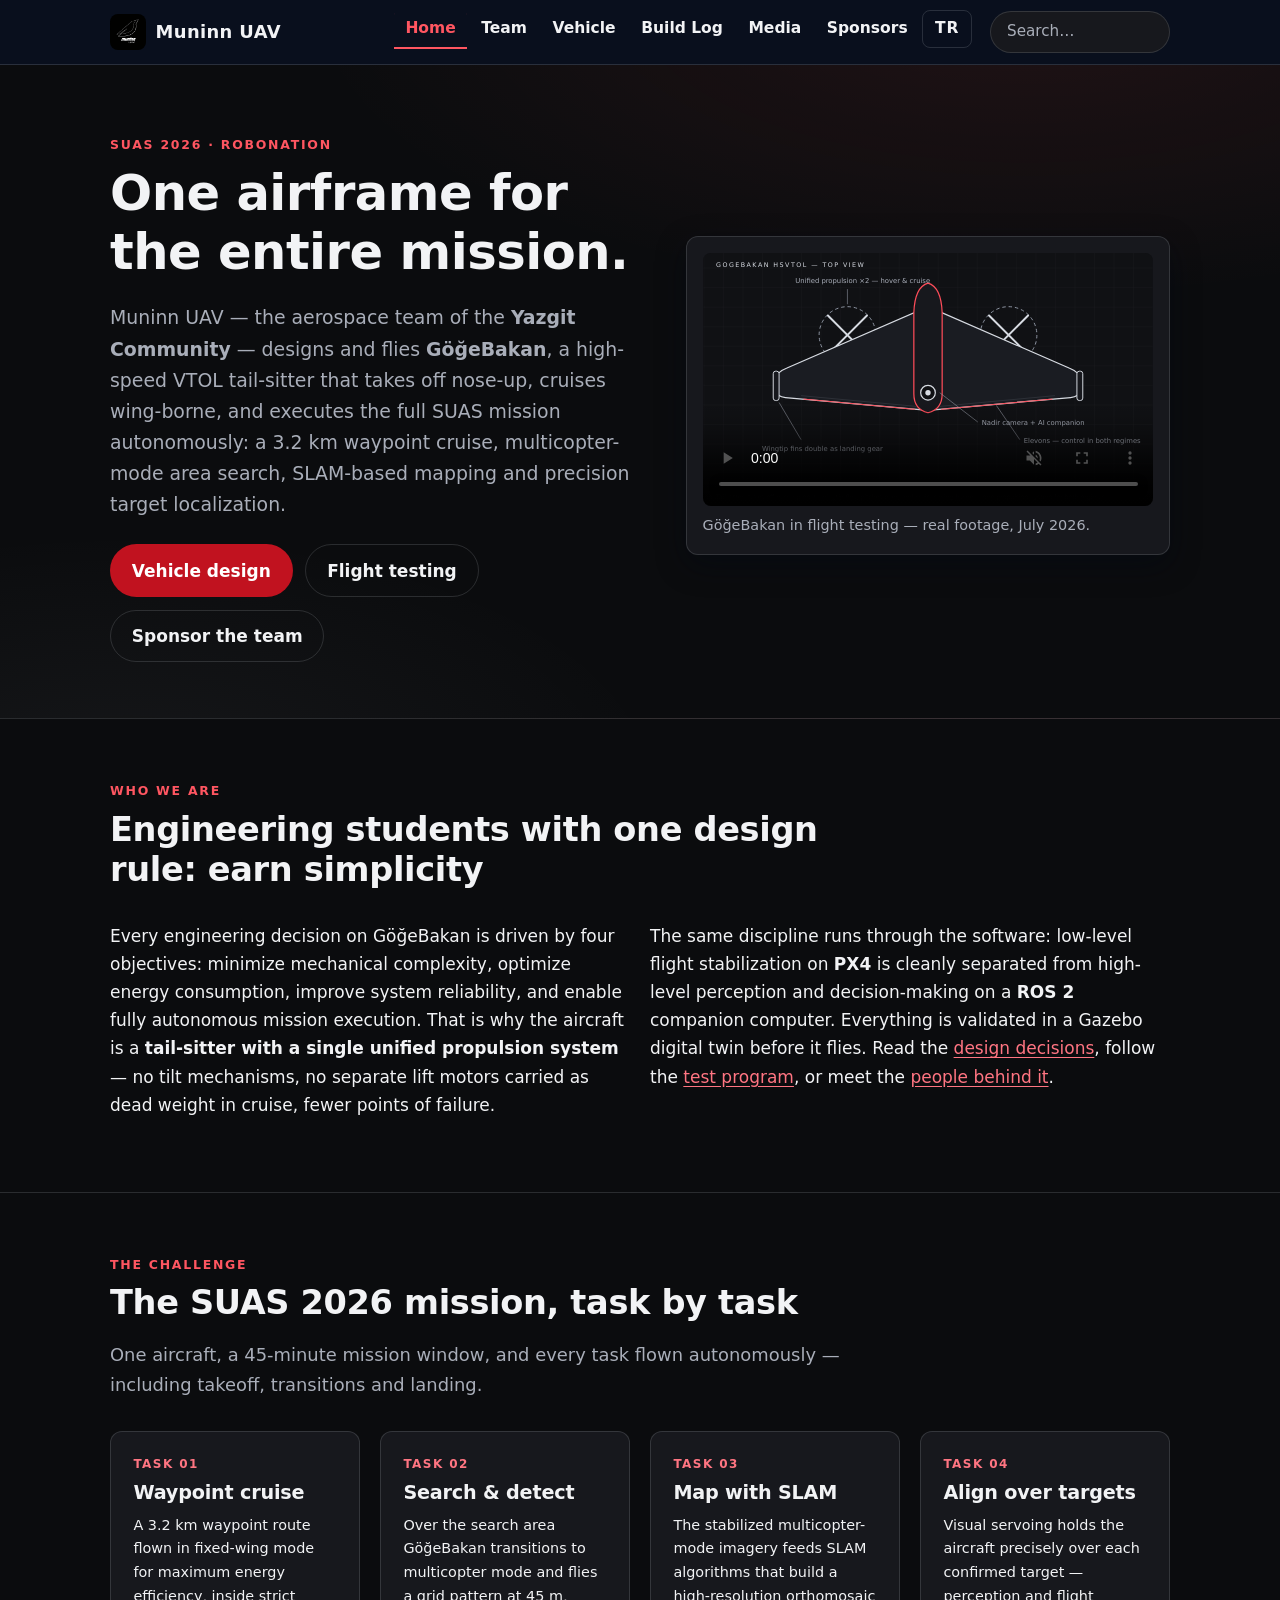
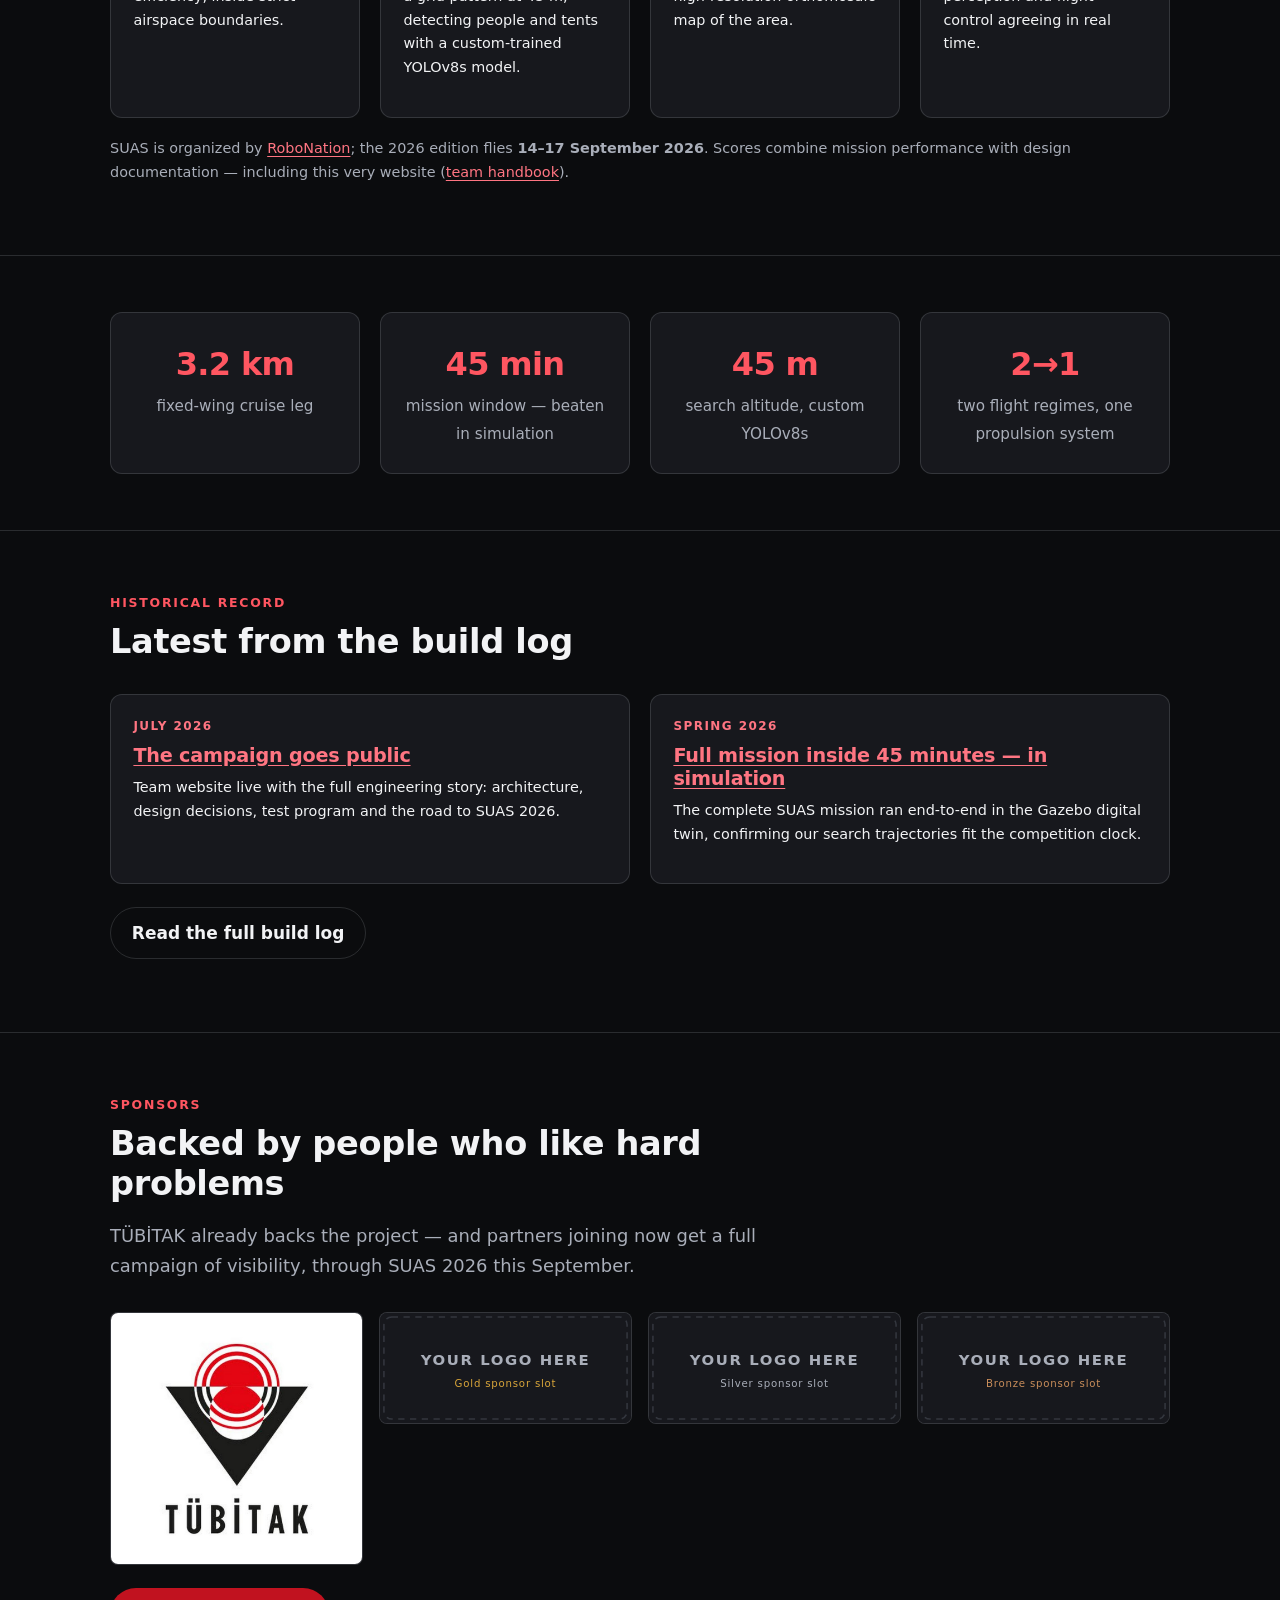
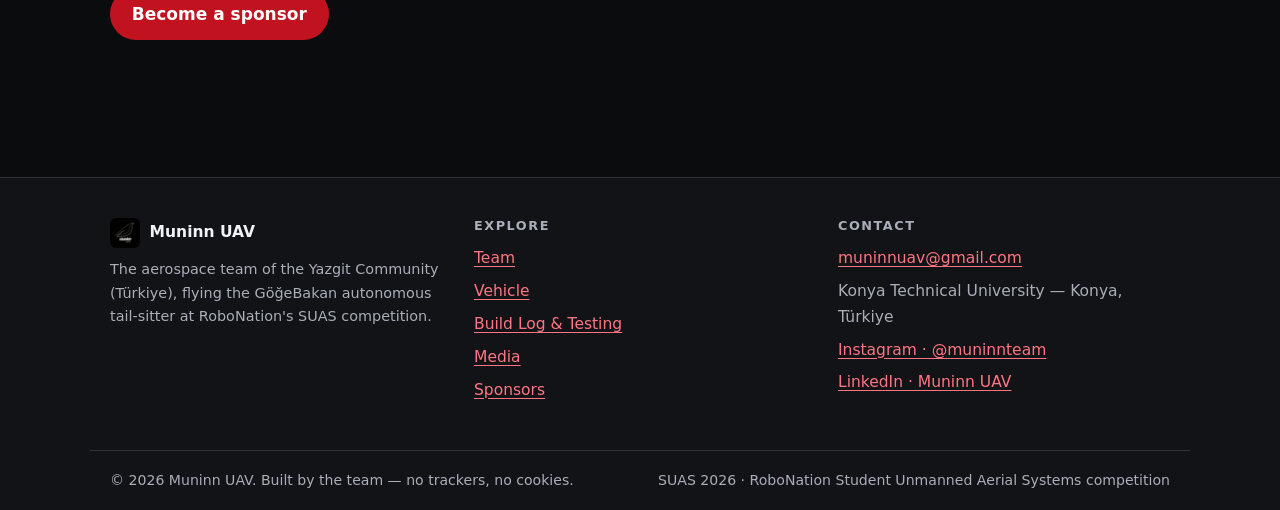
==== index.html @ c3235fc5 "Gallery lightbox; drop Plan B and payload-release claims Co-Authored-By: Claude Fable 5 <noreply@ant" ====
<!DOCTYPE html>
<html lang="en">
<head>
  <meta charset="utf-8">
  <meta name="viewport" content="width=device-width, initial-scale=1">
  <meta name="color-scheme" content="dark">
  <title>Muninn UAV — Yazgit Community · SUAS 2026</title>
  <meta name="description" content="Muninn UAV, the aerospace team of the Yazgit Community, designs and flies GöğeBakan — a high-speed VTOL tail-sitter executing the full SUAS 2026 mission autonomously: 3.2 km cruise, area search, SLAM mapping and precision target localization.">
  <meta property="og:title" content="Muninn UAV — Yazgit Community · SUAS 2026">
  <meta property="og:description" content="We design, build and fly GöğeBakan, an autonomous HSVTOL tail-sitter for the SUAS competition.">
  <meta property="og:type" content="website">
  <link rel="icon" type="image/jpeg" href="assets/img/WhatsApp%20Image%202026-07-10%20at%2011.17.12.jpeg">
  <link rel="alternate" hreflang="tr" href="tr/index.html">
  <link rel="stylesheet" href="assets/css/style.css">
</head>
<body>
<a class="skip-link" href="#main">Skip to main content</a>

<header class="site-header">
  <div class="container header-inner">
    <a class="brand" href="index.html">
      <img src="assets/img/WhatsApp%20Image%202026-07-10%20at%2011.17.12.jpeg" alt="" width="36" height="36">
      <span>Muninn UAV</span>
    </a>
    <button class="nav-toggle" aria-expanded="false" aria-controls="site-nav">
      <span class="nav-toggle-bars" aria-hidden="true"></span> Menu
    </button>
    <nav id="site-nav" class="site-nav" aria-label="Primary">
      <ul>
        <li><a href="index.html" aria-current="page">Home</a></li>
        <li><a href="team.html">Team</a></li>
        <li><a href="vehicle.html">Vehicle</a></li>
        <li><a href="journey.html">Build Log</a></li>
        <li><a href="media.html">Media</a></li>
        <li><a href="sponsors.html">Sponsors</a></li>
        <li class="lang-link"><a href="tr/index.html" lang="tr" hreflang="tr" title="Türkçe sürüm">TR</a></li>
      </ul>
      <div class="site-search" role="search">
        <label class="visually-hidden" for="site-search-input">Search this site</label>
        <input id="site-search-input" type="search" placeholder="Search…" autocomplete="off" aria-describedby="search-help">
        <span id="search-help" class="visually-hidden">Results appear below the field as you type. Use the arrow keys to move through them.</span>
        <ul id="search-results" class="search-results" hidden></ul>
        <p id="search-status" class="visually-hidden" role="status"></p>
      </div>
    </nav>
  </div>
</header>

<main id="main">

  <section class="hero">
    <div class="container hero-grid">
      <div>
        <p class="kicker">SUAS 2026 · RoboNation</p>
        <h1>One airframe for the entire mission.</h1>
        <p class="lede">Muninn UAV — the aerospace team of the <strong>Yazgit Community</strong> —
        designs and flies <strong>GöğeBakan</strong>, a high-speed VTOL tail-sitter that takes off
        nose-up, cruises wing-borne, and executes the full SUAS mission autonomously: a 3.2 km
        waypoint cruise, multicopter-mode area search, SLAM-based mapping and precision target
        localization.</p>
        <div class="hero-actions">
          <a class="btn btn-primary" href="vehicle.html">Vehicle design</a>
          <a class="btn btn-ghost" href="journey.html">Flight testing</a>
          <a class="btn btn-ghost" href="sponsors.html">Sponsor the team</a>
        </div>
      </div>
      <figure class="hero-art">
        <video controls muted autoplay loop playsinline preload="metadata" width="920" height="540"
               poster="assets/img/vehicle-hero.svg"
               aria-label="Flight test footage of the GöğeBakan tail-sitter.">
          <source src="assets/media/WhatsApp%20Video%202026-07-11%20at%2016.45.33.mp4" type="video/mp4">
          <img src="assets/img/vehicle-hero.svg" width="920" height="540"
               alt="Top-view engineering sketch of GöğeBakan: a tail-sitter HSVTOL flying wing with two unified propulsion motors, elevons, wingtip fins and a central sensor pod.">
        </video>
        <figcaption class="small muted">GöğeBakan in flight testing — real footage, July 2026.</figcaption>
      </figure>
    </div>
  </section>

  <section class="section" id="mission" aria-labelledby="mission-h">
    <div class="container">
      <div class="section-head">
        <p class="kicker">Who we are</p>
        <h2 id="mission-h">Engineering students with one design rule: earn simplicity</h2>
      </div>
      <div class="grid cols-2">
        <p>Every engineering decision on GöğeBakan is driven by four objectives: minimize
        mechanical complexity, optimize energy consumption, improve system reliability, and
        enable fully autonomous mission execution. That is why the aircraft is a
        <strong>tail-sitter with a single unified propulsion system</strong> — no tilt
        mechanisms, no separate lift motors carried as dead weight in cruise, fewer points of
        failure.</p>
        <p>The same discipline runs through the software: low-level flight stabilization on
        <strong>PX4</strong> is cleanly separated from high-level perception and decision-making
        on a <strong>ROS 2</strong> companion computer. Everything is validated in a Gazebo
        digital twin before it flies. Read the <a href="vehicle.html#design-decisions">design
        decisions</a>, follow the <a href="journey.html#testing">test program</a>, or meet the
        <a href="team.html">people behind it</a>.</p>
      </div>
    </div>
  </section>

  <section class="section" id="competition" aria-labelledby="competition-h">
    <div class="container">
      <div class="section-head">
        <p class="kicker">The challenge</p>
        <h2 id="competition-h">The SUAS 2026 mission, task by task</h2>
        <p class="lede">One aircraft, a 45-minute mission window, and every task flown
        autonomously — including takeoff, transitions and landing.</p>
      </div>
      <div class="grid cols-4">
        <div class="card">
          <p class="card-kicker">Task 01</p>
          <h3>Waypoint cruise</h3>
          <p class="small">A 3.2 km waypoint route flown in fixed-wing mode for maximum energy
          efficiency, inside strict airspace boundaries.</p>
        </div>
        <div class="card">
          <p class="card-kicker">Task 02</p>
          <h3>Search &amp; detect</h3>
          <p class="small">Over the search area GöğeBakan transitions to multicopter mode and
          flies a grid pattern at 45 m, detecting people and tents with a custom-trained
          YOLOv8s model.</p>
        </div>
        <div class="card">
          <p class="card-kicker">Task 03</p>
          <h3>Map with SLAM</h3>
          <p class="small">The stabilized multicopter-mode imagery feeds SLAM algorithms that
          build a high-resolution orthomosaic map of the area.</p>
        </div>
        <div class="card">
          <p class="card-kicker">Task 04</p>
          <h3>Align over targets</h3>
          <p class="small">Visual servoing holds the aircraft precisely over each confirmed
          target — perception and flight control agreeing in real time.</p>
        </div>
      </div>
      <p class="muted small" style="margin-top:1.2rem">SUAS is organized by
        <a href="https://robonation.org/" rel="external">RoboNation</a>; the 2026 edition flies
        <strong>14–17 September 2026</strong>. Scores combine mission performance with design documentation — including
        this very website (<a href="https://robonation.gitbook.io/suas-resources/" rel="external">team handbook</a>).</p>
    </div>
  </section>

  <section class="section" id="highlights" aria-labelledby="highlights-h">
    <div class="container">
      <h2 id="highlights-h" class="visually-hidden">Mission at a glance</h2>
      <div class="grid cols-4">
        <div class="card stat-card"><span class="stat-value">3.2&nbsp;km</span><span class="stat-label">fixed-wing cruise leg</span></div>
        <div class="card stat-card"><span class="stat-value">45&nbsp;min</span><span class="stat-label">mission window — beaten in simulation</span></div>
        <div class="card stat-card"><span class="stat-value">45&nbsp;m</span><span class="stat-label">search altitude, custom YOLOv8s</span></div>
        <div class="card stat-card"><span class="stat-value">2→1</span><span class="stat-label">two flight regimes, one propulsion system</span></div>
      </div>
    </div>
  </section>

  <section class="section" id="latest" aria-labelledby="latest-h">
    <div class="container">
      <div class="section-head">
        <p class="kicker">Historical record</p>
        <h2 id="latest-h">Latest from the build log</h2>
      </div>
      <div class="grid cols-2">
        <article class="card">
          <p class="card-kicker">July 2026</p>
          <h3><a href="journey.html#log-website">The campaign goes public</a></h3>
          <p class="small">Team website live with the full engineering story: architecture,
          design decisions, test program and the road to SUAS 2026.</p>
        </article>
        <article class="card">
          <p class="card-kicker">Spring 2026</p>
          <h3><a href="journey.html#log-mission-sim">Full mission inside 45 minutes — in simulation</a></h3>
          <p class="small">The complete SUAS mission ran end-to-end in the Gazebo digital twin,
          confirming our search trajectories fit the competition clock.</p>
        </article>
      </div>
      <p style="margin-top:1.4rem"><a class="btn btn-ghost" href="journey.html">Read the full build log</a></p>
    </div>
  </section>

  <section class="section" id="sponsors-strip" aria-labelledby="sponsors-strip-h">
    <div class="container">
      <div class="section-head">
        <p class="kicker">Sponsors</p>
        <h2 id="sponsors-strip-h">Backed by people who like hard problems</h2>
        <p class="lede">TÜBİTAK already backs the project — and partners joining now get a full
        campaign of visibility, through SUAS 2026 this September.</p>
      </div>
      <div class="logo-row">
        <img src="assets/img/unnamed.jpg" width="320" height="140" alt="TÜBİTAK — project supporter">
        <img src="assets/img/sponsor-gold.svg" width="320" height="140" alt="Reserved slot for a Gold sponsor logo">
        <img src="assets/img/sponsor-silver.svg" width="320" height="140" alt="Reserved slot for a Silver sponsor logo">
        <img src="assets/img/sponsor-bronze.svg" width="320" height="140" alt="Reserved slot for a Bronze sponsor logo">
      </div>
      <p style="margin-top:1.4rem"><a class="btn btn-primary" href="sponsors.html">Become a sponsor</a></p>
    </div>
  </section>

</main>

<footer class="site-footer">
  <div class="container footer-grid">
    <div>
      <p class="footer-brand"><img src="assets/img/WhatsApp%20Image%202026-07-10%20at%2011.17.12.jpeg" alt="" width="30" height="30"> Muninn UAV</p>
      <p class="muted small">The aerospace team of the Yazgit Community (Türkiye), flying the
      GöğeBakan autonomous tail-sitter at RoboNation's SUAS competition.</p>
    </div>
    <nav aria-label="Footer">
      <h4>Explore</h4>
      <ul>
        <li><a href="team.html">Team</a></li>
        <li><a href="vehicle.html">Vehicle</a></li>
        <li><a href="journey.html">Build Log &amp; Testing</a></li>
        <li><a href="media.html">Media</a></li>
        <li><a href="sponsors.html">Sponsors</a></li>
      </ul>
    </nav>
    <div>
      <h4>Contact</h4>
      <ul>
        <li><a href="mailto:muninnuav@gmail.com">muninnuav@gmail.com</a></li>
        <li class="muted">Konya Technical University — Konya, Türkiye</li>
        <li><a href="https://www.instagram.com/muninnteam" rel="external">Instagram · @muninnteam</a></li>
        <li><a href="https://www.linkedin.com/company/yazgi%CC%87t-muni%CC%87nn-i%CC%87ha/" rel="external">LinkedIn · Muninn UAV</a></li>
      </ul>
    </div>
  </div>
  <div class="footer-note container">
    <p>© <span id="footer-year">2026</span> Muninn UAV. Built by the team — no trackers, no cookies.</p>
    <p>SUAS 2026 · RoboNation Student Unmanned Aerial Systems competition</p>
  </div>
</footer>

<script src="assets/js/search-index.js" defer></script>
<script src="assets/js/main.js" defer></script>
</body>
</html>
---- assets/css/style.css ----
/* ==========================================================================
   Toros UAS — team website stylesheet
   Dark aerospace theme. No frameworks, no external fonts, no trackers.
   WCAG AA contrast targets; keyboard-first focus styles; mobile-first layout.
   ========================================================================== */

/* ---------- Design tokens ---------- */
:root {
  /* Team palette: red / black / grey / white */
  --bg: #0b0c0e;
  --bg-raise: #121317;
  --panel: #17181d;
  --panel-2: #1e2026;
  --line: rgba(203, 208, 218, 0.16);
  --text: #f2f3f5;
  --muted: #a9aeb9;
  --accent: #ff5661;        /* red — highlights, kickers */
  --accent-strong: #c1121f; /* deep red — buttons, skip link */
  --accent-ink: #ffffff;    /* text on deep red */
  --link: #ff7582;          /* light red — links */
  --ok: #8f96a3;
  --radius: 12px;
  --radius-sm: 8px;
  --shadow: 0 10px 30px rgba(2, 8, 20, 0.45);
  --header-h: 64px;
  color-scheme: dark;
}

/* ---------- Base ---------- */
* { box-sizing: border-box; }

html { scroll-behavior: smooth; }

body {
  margin: 0;
  background: var(--bg);
  color: var(--text);
  font-family: system-ui, -apple-system, "Segoe UI", Roboto, "Helvetica Neue", Arial, sans-serif;
  font-size: 1.0625rem;
  line-height: 1.65;
  -webkit-text-size-adjust: 100%;
}

h1, h2, h3, h4 { line-height: 1.2; margin: 0 0 0.5em; letter-spacing: -0.01em; }
h1 { font-size: clamp(2rem, 5vw, 3.1rem); }
h2 { font-size: clamp(1.5rem, 3.4vw, 2.1rem); }
h3 { font-size: 1.2rem; }
p  { margin: 0 0 1em; }
ul, ol { margin: 0 0 1em; padding-left: 1.4em; }
li { margin-bottom: 0.35em; }

a { color: var(--link); text-decoration: underline; text-underline-offset: 3px; }
a:hover { color: #a7e1ff; }

img, svg, video { max-width: 100%; height: auto; display: block; }
video { border-radius: var(--radius-sm); background: #101114; }

hr { border: 0; border-top: 1px solid var(--line); margin: 2rem 0; }

code { background: var(--panel); padding: 0.15em 0.4em; border-radius: 6px; font-size: 0.92em; }

/* Anchored headings clear the sticky header */
:target { scroll-margin-top: calc(var(--header-h) + 16px); }

/* ---------- Accessibility helpers ---------- */
.visually-hidden {
  position: absolute !important;
  width: 1px; height: 1px;
  margin: -1px; padding: 0; border: 0;
  clip: rect(0 0 0 0); clip-path: inset(50%);
  overflow: hidden; white-space: nowrap;
}

.skip-link {
  position: absolute; left: 1rem; top: -3rem; z-index: 100;
  background: var(--accent-strong); color: var(--accent-ink);
  padding: 0.6rem 1rem; border-radius: 0 0 8px 8px;
  font-weight: 700; text-decoration: none;
  transition: top 120ms ease;
}
.skip-link:focus { top: 0; }

:focus-visible {
  outline: 2px solid var(--link);
  outline-offset: 2px;
  border-radius: 4px;
}

@media (prefers-reduced-motion: reduce) {
  html { scroll-behavior: auto; }
  *, *::before, *::after { transition: none !important; animation: none !important; }
}

/* ---------- Layout primitives ---------- */
.container { max-width: 1100px; margin: 0 auto; padding: 0 1.25rem; }

.section { padding: 3.5rem 0; }
.section + .section { border-top: 1px solid var(--line); }

.section-head { max-width: 46rem; margin-bottom: 2rem; }
.kicker {
  display: inline-block;
  font-size: 0.78rem; font-weight: 700;
  letter-spacing: 0.14em; text-transform: uppercase;
  color: var(--accent);
  margin-bottom: 0.5rem;
}
.lede { color: var(--muted); font-size: 1.12rem; }

.grid { display: grid; gap: 1.25rem; }
.cols-2 { grid-template-columns: repeat(2, minmax(0, 1fr)); }
@media (max-width: 700px) { .cols-2 { grid-template-columns: 1fr; } }
.cols-3 { grid-template-columns: repeat(auto-fit, minmax(240px, 1fr)); }
.cols-4 { grid-template-columns: repeat(auto-fit, minmax(190px, 1fr)); }

.muted { color: var(--muted); }
.small { font-size: 0.9rem; }

/* ---------- Buttons ---------- */
.btn {
  display: inline-block;
  padding: 0.7rem 1.3rem;
  border-radius: 999px;
  font-weight: 700;
  text-decoration: none;
  border: 1px solid transparent;
  transition: transform 120ms ease, background 120ms ease;
}
.btn:hover { transform: translateY(-1px); }
.btn-primary { background: var(--accent-strong); color: var(--accent-ink); }
.btn-primary:hover { background: #e01b2c; color: var(--accent-ink); }
.btn-ghost { border-color: var(--line); color: var(--text); }
.btn-ghost:hover { border-color: var(--link); color: var(--link); }

/* ---------- Header & navigation ---------- */
.site-header {
  position: sticky; top: 0; z-index: 50;
  background: rgba(10, 17, 32, 0.88);
  backdrop-filter: blur(10px);
  border-bottom: 1px solid var(--line);
}

.header-inner {
  min-height: var(--header-h);
  display: flex; align-items: center; gap: 1rem;
}

.brand {
  display: flex; align-items: center; gap: 0.6rem;
  white-space: nowrap;
  text-decoration: none; color: var(--text);
  font-weight: 800; font-size: 1.12rem; letter-spacing: 0.02em;
  margin-right: auto;
}
.brand img { width: 36px; height: 36px; border-radius: 8px; object-fit: cover; }

.nav-toggle {
  display: none;
  background: none; border: 1px solid var(--line); border-radius: 8px;
  color: var(--text); font: inherit; font-weight: 600;
  padding: 0.45rem 0.8rem; cursor: pointer;
  align-items: center; gap: 0.5rem;
}
.nav-toggle-bars {
  display: inline-block; width: 16px; height: 2px; background: var(--text);
  position: relative;
}
.nav-toggle-bars::before, .nav-toggle-bars::after {
  content: ""; position: absolute; left: 0; width: 16px; height: 2px; background: var(--text);
}
.nav-toggle-bars::before { top: -5px; }
.nav-toggle-bars::after  { top: 5px; }

.site-nav { display: flex; align-items: center; gap: 1.1rem; }
.site-nav > ul {
  display: flex; align-items: center; gap: 0.2rem;
  list-style: none; margin: 0; padding: 0;
}
.site-nav > ul a {
  display: block;
  white-space: nowrap;
  padding: 0.45rem 0.7rem;
  border-radius: 8px;
  color: var(--text);
  text-decoration: none;
  font-weight: 600;
  font-size: 0.97rem;
}
.site-nav > ul a:hover { background: var(--panel); color: var(--link); }
.site-nav > ul a[aria-current="page"] {
  color: var(--accent);
  box-shadow: inset 0 -2px 0 var(--accent);
  border-radius: 8px 8px 0 0;
}

/* Language toggle */
.lang-link a {
  border: 1px solid var(--line);
  border-radius: 999px;
  padding: 0.3rem 0.75rem !important;
  font-size: 0.85rem;
  letter-spacing: 0.06em;
}
.lang-link a:hover { border-color: var(--accent); color: var(--accent); }

/* ---------- Site search ---------- */
.site-search { position: relative; }

.site-search input[type="search"] {
  width: 180px;
  background: var(--panel);
  border: 1px solid var(--line);
  border-radius: 999px;
  color: var(--text);
  font: inherit; font-size: 0.95rem;
  padding: 0.45rem 1rem;
}
.site-search input[type="search"]::placeholder { color: var(--muted); }
.site-search input[type="search"]:focus { border-color: var(--link); outline: none; }

.search-results {
  position: absolute; right: 0; top: calc(100% + 8px);
  width: min(420px, 92vw);
  max-height: 60vh; overflow-y: auto;
  background: var(--bg-raise);
  border: 1px solid var(--line);
  border-radius: var(--radius);
  box-shadow: var(--shadow);
  list-style: none; margin: 0; padding: 0.4rem;
  z-index: 60;
}
.search-results li { margin: 0; }
.search-results a {
  display: block;
  padding: 0.55rem 0.7rem;
  border-radius: 8px;
  text-decoration: none;
  color: var(--text);
}
.search-results a:hover, .search-results a:focus { background: var(--panel-2); }
.search-results .sr-title { font-weight: 700; display: block; }
.search-results .sr-meta { color: var(--muted); font-size: 0.85rem; display: block; }
.search-results .sr-empty { padding: 0.7rem; color: var(--muted); }

/* ---------- Hero (home) ---------- */
.hero {
  padding: 4rem 0 3.5rem;
  background:
    radial-gradient(1200px 500px at 80% -10%, rgba(255, 86, 97, 0.09), transparent 60%),
    radial-gradient(900px 420px at 10% 110%, rgba(215, 219, 226, 0.05), transparent 60%);
  border-bottom: 1px solid var(--line);
}
.hero-grid {
  display: grid; gap: 2.5rem;
  grid-template-columns: minmax(0, 1.05fr) minmax(0, 0.95fr);
  align-items: center;
}
.hero h1 { margin-bottom: 0.4em; }
.hero .lede { font-size: 1.18rem; }
.hero-actions { display: flex; flex-wrap: wrap; gap: 0.8rem; margin-top: 1.5rem; }
.hero-art {
  background: var(--panel);
  border: 1px solid var(--line);
  border-radius: var(--radius);
  padding: 1rem;
  box-shadow: var(--shadow);
}
.hero-art video {
  width: 100%;
  aspect-ratio: 16 / 9;
  object-fit: cover;
}

/* Inline video embeds (galleries, build log) */
.video-embed {
  width: 100%;
  aspect-ratio: 16 / 9;
  object-fit: contain;
  background: #000;
  border: 1px solid var(--line);
  border-radius: var(--radius);
}

/* Page hero (inner pages) */
.page-hero {
  padding: 3.2rem 0 2.6rem;
  border-bottom: 1px solid var(--line);
  background: radial-gradient(900px 380px at 85% -20%, rgba(255, 86, 97, 0.08), transparent 60%);
}
.page-hero .lede { max-width: 46rem; }

/* ---------- Cards ---------- */
.card {
  background: var(--panel);
  border: 1px solid var(--line);
  border-radius: var(--radius);
  padding: 1.4rem;
}
.card h3 { margin-top: 0; }
.card .card-kicker {
  font-size: 0.75rem; font-weight: 700; letter-spacing: 0.12em;
  text-transform: uppercase; color: var(--link); margin-bottom: 0.4rem;
}

.stat-card { text-align: center; padding: 1.6rem 1rem; }
.stat-card .stat-value {
  display: block; font-size: 2rem; font-weight: 800; color: var(--accent);
  letter-spacing: -0.02em;
}
.stat-card .stat-label { color: var(--muted); font-size: 0.95rem; }

/* Member cards */
.member-card { padding: 1.1rem 1.2rem; }
.member-card .member-name { font-weight: 700; display: block; }
.member-card .member-role { color: var(--accent); font-size: 0.92rem; display: block; }
.member-card .member-sub { color: var(--muted); font-size: 0.88rem; display: block; margin-top: 0.2rem; }

/* ---------- Tables ---------- */
.table-wrap { overflow-x: auto; border: 1px solid var(--line); border-radius: var(--radius); }
table { border-collapse: collapse; width: 100%; min-width: 480px; }
caption { text-align: left; padding: 0.8rem 1rem; color: var(--muted); font-size: 0.92rem; caption-side: bottom; }
th, td { text-align: left; padding: 0.7rem 1rem; border-bottom: 1px solid var(--line); vertical-align: top; }
thead th { background: var(--panel-2); font-size: 0.92rem; letter-spacing: 0.03em; }
tbody tr:last-child th, tbody tr:last-child td { border-bottom: 0; }
tbody th { font-weight: 600; color: var(--muted); white-space: nowrap; background: var(--panel); }

/* ---------- Timeline (build log) ---------- */
.timeline { list-style: none; margin: 0; padding: 0; position: relative; }
.timeline::before {
  content: ""; position: absolute; left: 7px; top: 6px; bottom: 6px;
  width: 2px; background: var(--line);
}
.timeline > li { position: relative; padding: 0 0 2rem 2rem; margin: 0; }
.timeline > li::before {
  content: ""; position: absolute; left: 0; top: 7px;
  width: 16px; height: 16px; border-radius: 50%;
  background: var(--bg); border: 3px solid var(--accent);
}
.timeline time {
  display: block; font-size: 0.85rem; font-weight: 700;
  letter-spacing: 0.08em; text-transform: uppercase; color: var(--muted);
  margin-bottom: 0.2rem;
}
.timeline h3 { margin-bottom: 0.3rem; }

/* Milestone list */
.milestones { list-style: none; padding: 0; }
.milestones li {
  display: flex; gap: 1rem; align-items: baseline;
  padding: 0.55rem 0; border-bottom: 1px dashed var(--line);
}
.milestones .m-date { flex: 0 0 7.5rem; font-weight: 700; color: var(--link); font-size: 0.95rem; }

/* ---------- Media / figures ---------- */
figure { margin: 0; }
figure img {
  border: 1px solid var(--line);
  border-radius: var(--radius);
  width: 100%;
}
figcaption { color: var(--muted); font-size: 0.9rem; padding-top: 0.5rem; }

.video-slot {
  aspect-ratio: 16 / 9;
  display: flex; flex-direction: column; align-items: center; justify-content: center;
  gap: 0.6rem; text-align: center;
  background: var(--panel);
  border: 1px dashed var(--line);
  border-radius: var(--radius);
  padding: 1rem;
  color: var(--muted);
}
.video-slot .play-glyph {
  width: 58px; height: 58px; border-radius: 50%;
  background: var(--panel-2); border: 1px solid var(--line);
  display: flex; align-items: center; justify-content: center;
}
.video-slot .play-glyph::after {
  content: ""; display: block; margin-left: 4px;
  border-style: solid; border-width: 11px 0 11px 18px;
  border-color: transparent transparent transparent var(--accent);
}

/* ---------- Enlargeable gallery photos + lightbox ---------- */
.zoomable {
  display: block; position: relative;
  width: 100%; padding: 0; margin: 0;
  border: 0; background: none;
  cursor: zoom-in;
  border-radius: var(--radius);
}
.zoomable img { transition: opacity 120ms ease; }
.zoomable:hover img { opacity: 0.86; }
.zoomable::after {
  content: "⤢";
  position: absolute; right: 0.6rem; bottom: 0.6rem;
  width: 2rem; height: 2rem;
  display: flex; align-items: center; justify-content: center;
  background: rgba(11, 12, 14, 0.82);
  border: 1px solid var(--line);
  border-radius: 8px;
  color: var(--text); font-size: 1rem; line-height: 1;
}
.zoomable:hover::after, .zoomable:focus-visible::after {
  background: var(--accent-strong); border-color: var(--accent-strong); color: #fff;
}

.lightbox {
  position: fixed; inset: 0; z-index: 200;
  display: flex; align-items: center; justify-content: center; gap: 0.5rem;
  padding: clamp(1rem, 4vw, 3rem);
  background: rgba(6, 7, 9, 0.94);
}
.lightbox[hidden] { display: none; }

.lb-figure {
  margin: 0; max-width: 100%;
  display: flex; flex-direction: column; align-items: center; gap: 0.9rem;
}
.lb-img {
  max-width: min(1200px, 92vw);
  max-height: 78vh;
  width: auto;
  border: 1px solid var(--line);
  border-radius: var(--radius);
  background: #101114;
}
.lb-caption {
  color: var(--text); font-size: 0.95rem; text-align: center;
  max-width: 60ch;
}

.lb-btn {
  flex: 0 0 auto;
  width: 2.75rem; height: 2.75rem;
  display: flex; align-items: center; justify-content: center;
  background: var(--panel); color: var(--text);
  border: 1px solid var(--line); border-radius: 50%;
  font-size: 1.5rem; line-height: 1; cursor: pointer;
}
.lb-btn:hover { background: var(--accent-strong); border-color: var(--accent-strong); color: #fff; }
.lb-close {
  position: absolute; top: 1rem; right: 1rem;
  font-size: 1.15rem;
}

@media (max-width: 600px) {
  .lightbox { padding: 3.5rem 0.75rem 1rem; }
  .lb-img { max-height: 62vh; }
  .lb-btn { width: 2.4rem; height: 2.4rem; }
}

/* ---------- Sponsors ---------- */
.logo-row { display: grid; gap: 1rem; grid-template-columns: repeat(auto-fit, minmax(170px, 1fr)); }
.logo-row img {
  width: 100%;
  background: var(--panel);
  border: 1px solid var(--line);
  border-radius: var(--radius-sm);
}

.tier-card { border-top: 4px solid var(--line); }
.tier-platinum { border-top-color: #d7dbe2; }
.tier-gold     { border-top-color: #d9a53a; }
.tier-silver   { border-top-color: #9fb3ce; }
.tier-bronze   { border-top-color: #c98d5a; }
.tier-card ul { padding-left: 1.2em; margin-bottom: 0; }

/* ---------- Callouts ---------- */
.callout {
  background: var(--panel);
  border: 1px solid var(--line);
  border-left: 4px solid var(--accent);
  border-radius: var(--radius-sm);
  padding: 1rem 1.2rem;
}
.callout p:last-child { margin-bottom: 0; }

/* ---------- Contact block ---------- */
.contact-list { list-style: none; padding: 0; }
.contact-list li { display: flex; gap: 0.6rem; align-items: baseline; margin-bottom: 0.5rem; }
.contact-list .c-label { flex: 0 0 6.5rem; color: var(--muted); font-size: 0.92rem; }

/* ---------- Footer ---------- */
.site-footer {
  margin-top: 4rem;
  border-top: 1px solid var(--line);
  background: var(--bg-raise);
  font-size: 0.97rem;
}
.footer-grid {
  display: grid; gap: 2rem;
  grid-template-columns: repeat(auto-fit, minmax(220px, 1fr));
  padding: 2.5rem 1.25rem;
}
.footer-grid h4 {
  font-size: 0.8rem; letter-spacing: 0.12em; text-transform: uppercase;
  color: var(--muted); margin-bottom: 0.8rem;
}
.footer-grid ul { list-style: none; padding: 0; margin: 0; }
.footer-grid li { margin-bottom: 0.45rem; }
.footer-brand { display: flex; align-items: center; gap: 0.6rem; font-weight: 800; margin-bottom: 0.6rem; }
.footer-brand img { width: 30px; height: 30px; border-radius: 6px; object-fit: cover; }
.footer-note {
  border-top: 1px solid var(--line);
  padding: 1.1rem 1.25rem;
  color: var(--muted); font-size: 0.88rem;
  display: flex; flex-wrap: wrap; gap: 0.5rem 2rem; justify-content: space-between;
}
.footer-note p { margin: 0; }

/* ---------- Responsive ---------- */
@media (max-width: 900px) {
  .hero-grid { grid-template-columns: 1fr; }

  .nav-toggle { display: inline-flex; }

  .site-nav {
    display: none;
    position: absolute; left: 0; right: 0; top: 100%;
    background: var(--bg-raise);
    border-bottom: 1px solid var(--line);
    box-shadow: var(--shadow);
    flex-direction: column; align-items: stretch; gap: 0.6rem;
    padding: 1rem 1.25rem 1.25rem;
  }
  .site-nav.open { display: flex; }
  .site-nav > ul { flex-direction: column; align-items: stretch; }
  .site-nav > ul a { padding: 0.7rem 0.6rem; }
  .site-nav > ul a[aria-current="page"] {
    box-shadow: inset 3px 0 0 var(--accent);
    border-radius: 0 8px 8px 0;
  }
  .site-search input[type="search"] { width: 100%; }
  .search-results { left: 0; right: 0; width: auto; }
}

@media (max-width: 480px) {
  body { font-size: 1rem; }
  .section { padding: 2.5rem 0; }
  .milestones .m-date { flex-basis: 6rem; }
}
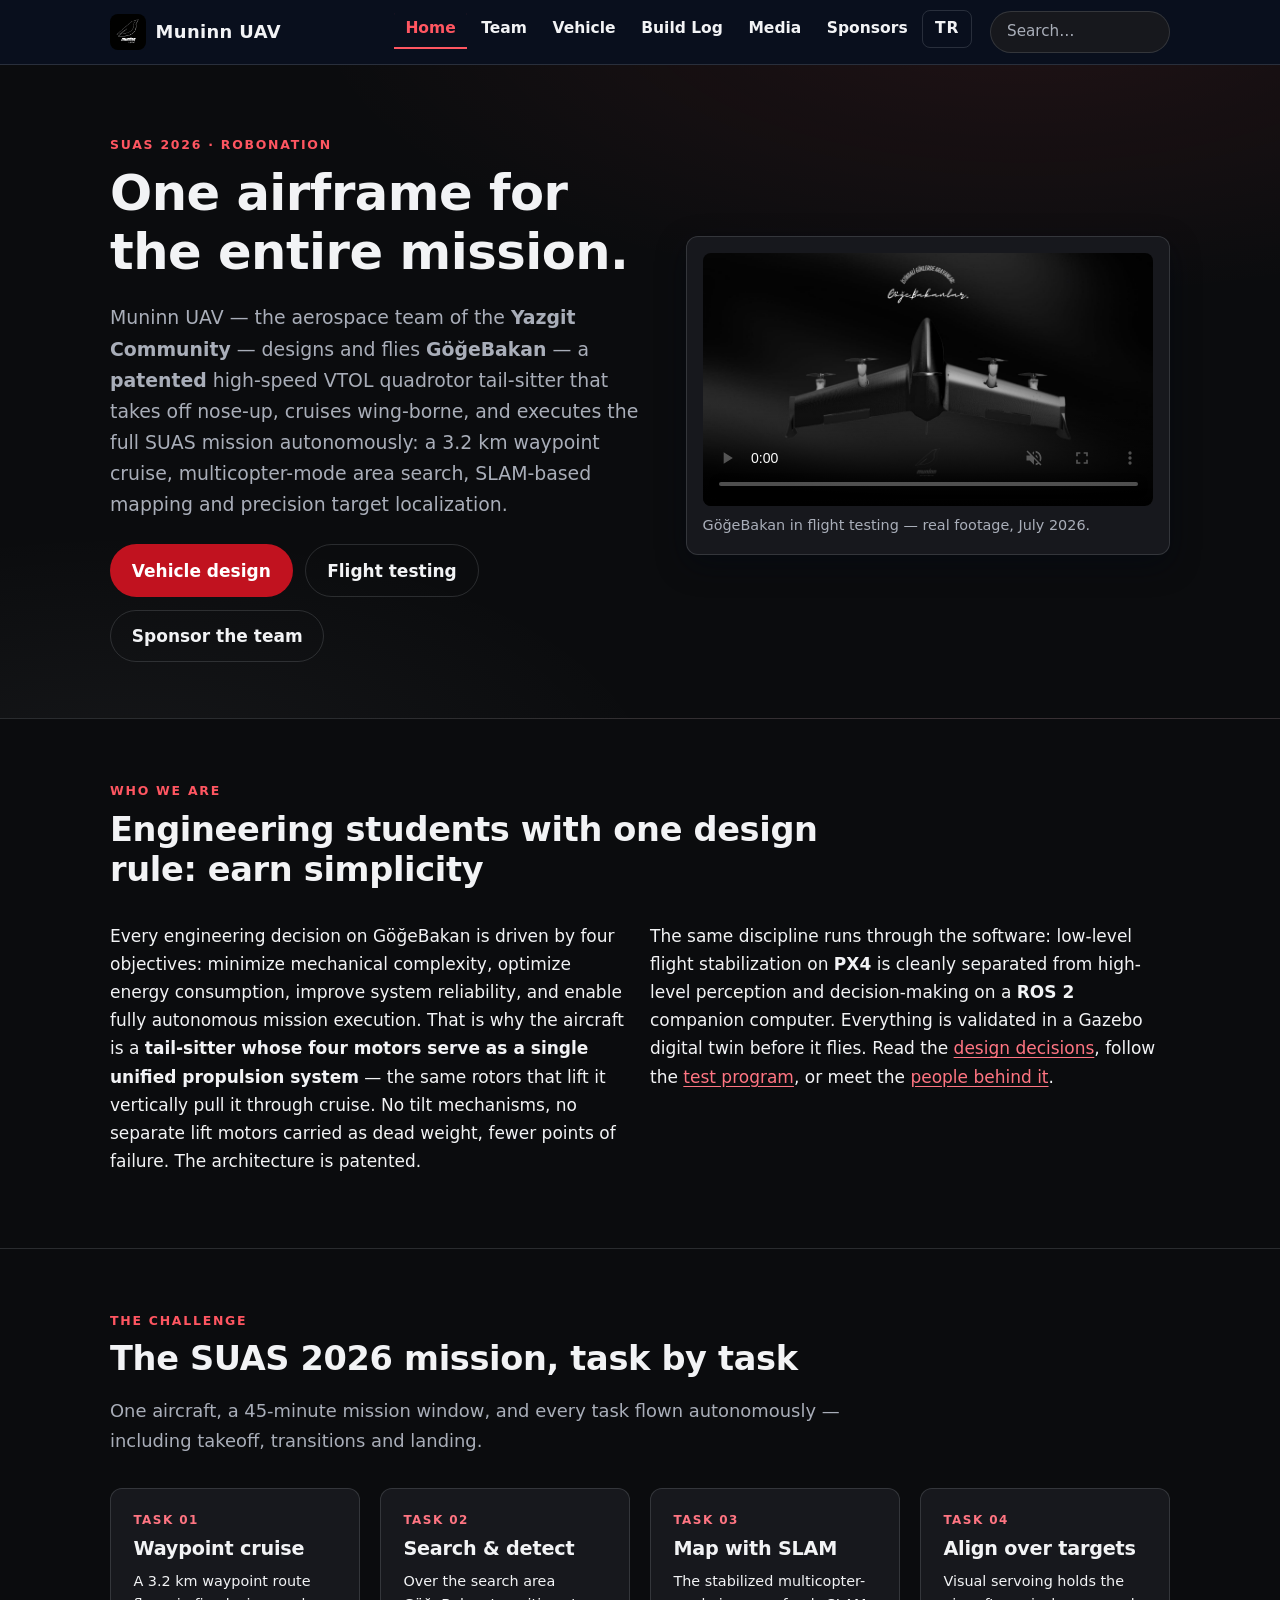
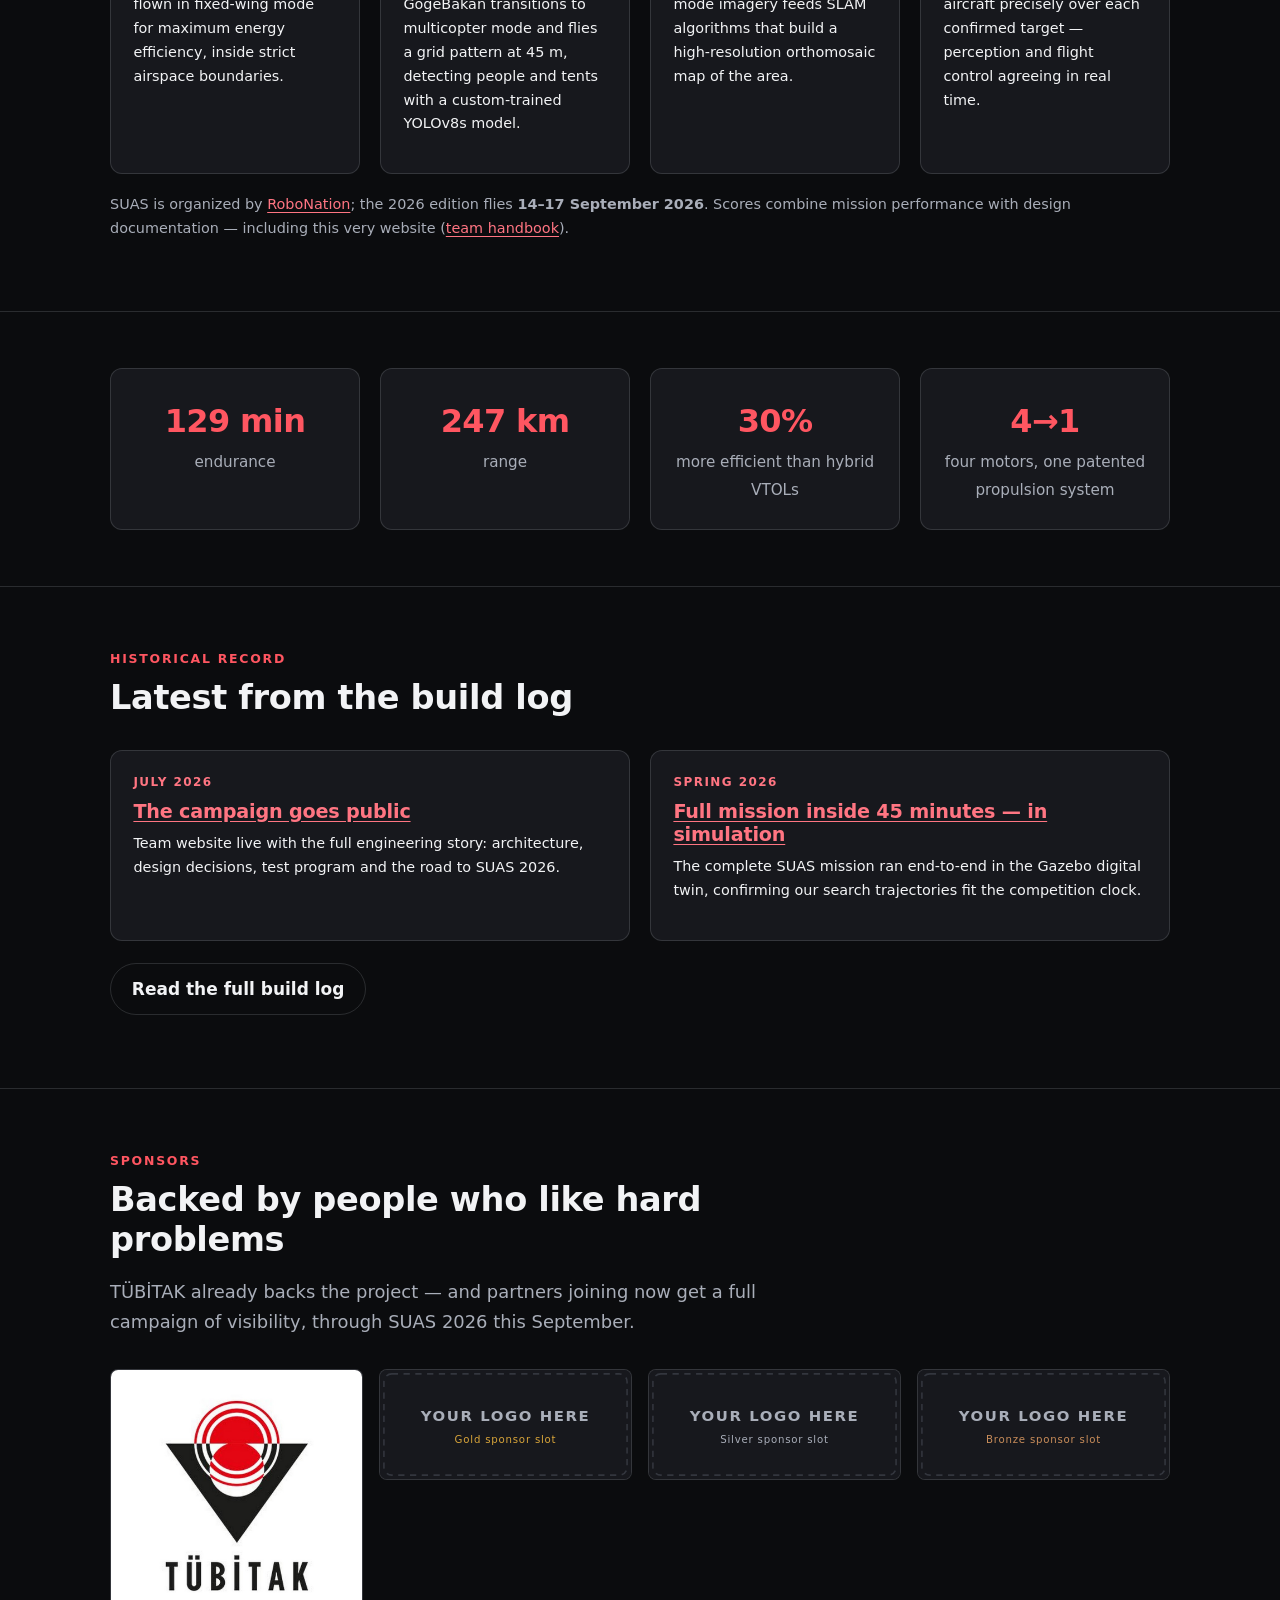
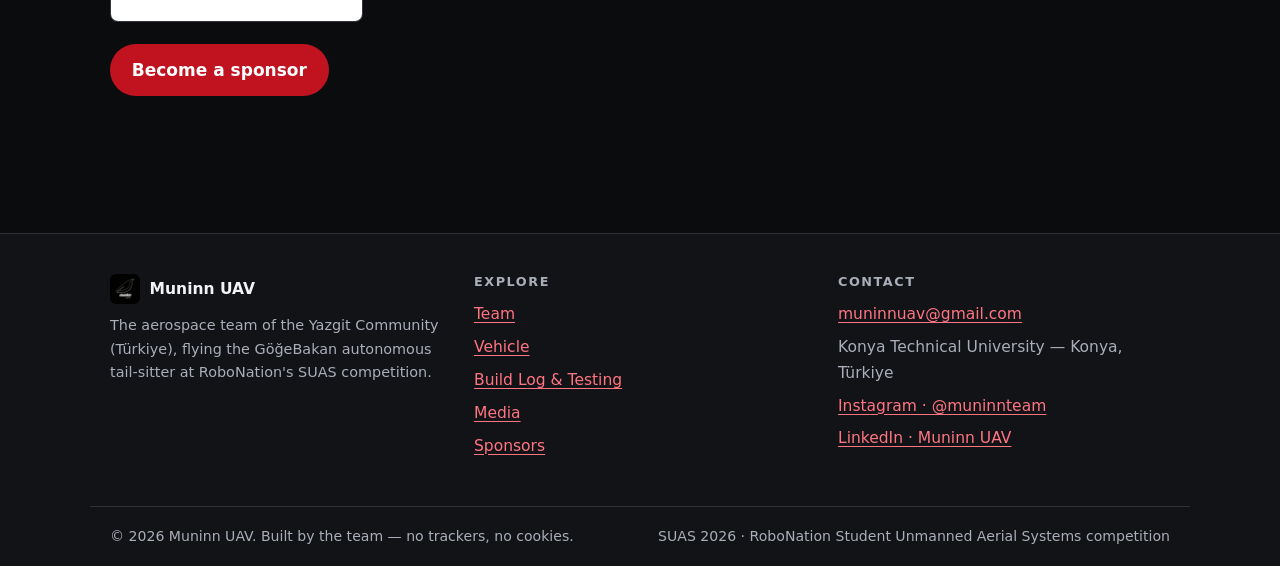
==== commit 59f34ed6: "Customize the whole site with real GogeBakan imagery and data Real photos replace every drawn schema" ====
--- a/index.html
+++ b/index.html
@@ -54,10 +54,10 @@
         <p class="kicker">SUAS 2026 · RoboNation</p>
         <h1>One airframe for the entire mission.</h1>
         <p class="lede">Muninn UAV — the aerospace team of the <strong>Yazgit Community</strong> —
-        designs and flies <strong>GöğeBakan</strong>, a high-speed VTOL tail-sitter that takes off
-        nose-up, cruises wing-borne, and executes the full SUAS mission autonomously: a 3.2 km
-        waypoint cruise, multicopter-mode area search, SLAM-based mapping and precision target
-        localization.</p>
+        designs and flies <strong>GöğeBakan</strong> — a <strong>patented</strong> high-speed VTOL
+        quadrotor tail-sitter that takes off nose-up, cruises wing-borne, and executes the full
+        SUAS mission autonomously: a 3.2 km waypoint cruise, multicopter-mode area search,
+        SLAM-based mapping and precision target localization.</p>
         <div class="hero-actions">
           <a class="btn btn-primary" href="vehicle.html">Vehicle design</a>
           <a class="btn btn-ghost" href="journey.html">Flight testing</a>
@@ -66,11 +66,11 @@
       </div>
       <figure class="hero-art">
         <video controls muted autoplay loop playsinline preload="metadata" width="920" height="540"
-               poster="assets/img/vehicle-hero.svg"
+               poster="assets/img/WhatsApp%20Image%202026-07-26%20at%2016.52.01%20(3).jpeg"
                aria-label="Flight test footage of the GöğeBakan tail-sitter.">
           <source src="assets/media/WhatsApp%20Video%202026-07-11%20at%2016.45.33.mp4" type="video/mp4">
-          <img src="assets/img/vehicle-hero.svg" width="920" height="540"
-               alt="Top-view engineering sketch of GöğeBakan: a tail-sitter HSVTOL flying wing with two unified propulsion motors, elevons, wingtip fins and a central sensor pod.">
+          <img src="assets/img/WhatsApp%20Image%202026-07-26%20at%2016.52.01%20(3).jpeg" width="1920" height="1080"
+               alt="GöğeBakan: a carbon-fibre flying-wing tail-sitter with four propulsion motors on the leading edge, wingtip fins and a central sensor pod.">
         </video>
         <figcaption class="small muted">GöğeBakan in flight testing — real footage, July 2026.</figcaption>
       </figure>
@@ -87,9 +87,10 @@
         <p>Every engineering decision on GöğeBakan is driven by four objectives: minimize
         mechanical complexity, optimize energy consumption, improve system reliability, and
         enable fully autonomous mission execution. That is why the aircraft is a
-        <strong>tail-sitter with a single unified propulsion system</strong> — no tilt
-        mechanisms, no separate lift motors carried as dead weight in cruise, fewer points of
-        failure.</p>
+        <strong>tail-sitter whose four motors serve as a single unified propulsion
+        system</strong> — the same rotors that lift it vertically pull it through cruise. No
+        tilt mechanisms, no separate lift motors carried as dead weight, fewer points of
+        failure. The architecture is patented.</p>
         <p>The same discipline runs through the software: low-level flight stabilization on
         <strong>PX4</strong> is cleanly separated from high-level perception and decision-making
         on a <strong>ROS 2</strong> companion computer. Everything is validated in a Gazebo
@@ -144,12 +145,12 @@
 
   <section class="section" id="highlights" aria-labelledby="highlights-h">
     <div class="container">
-      <h2 id="highlights-h" class="visually-hidden">Mission at a glance</h2>
+      <h2 id="highlights-h" class="visually-hidden">GöğeBakan at a glance</h2>
       <div class="grid cols-4">
-        <div class="card stat-card"><span class="stat-value">3.2&nbsp;km</span><span class="stat-label">fixed-wing cruise leg</span></div>
-        <div class="card stat-card"><span class="stat-value">45&nbsp;min</span><span class="stat-label">mission window — beaten in simulation</span></div>
-        <div class="card stat-card"><span class="stat-value">45&nbsp;m</span><span class="stat-label">search altitude, custom YOLOv8s</span></div>
-        <div class="card stat-card"><span class="stat-value">2→1</span><span class="stat-label">two flight regimes, one propulsion system</span></div>
+        <div class="card stat-card"><span class="stat-value">129&nbsp;min</span><span class="stat-label">endurance</span></div>
+        <div class="card stat-card"><span class="stat-value">247&nbsp;km</span><span class="stat-label">range</span></div>
+        <div class="card stat-card"><span class="stat-value">30%</span><span class="stat-label">more efficient than hybrid VTOLs</span></div>
+        <div class="card stat-card"><span class="stat-value">4→1</span><span class="stat-label">four motors, one patented propulsion system</span></div>
       </div>
     </div>
   </section>
--- a/assets/css/style.css
+++ b/assets/css/style.css
@@ -390,6 +390,13 @@
   border-radius: var(--radius);
 }
 .zoomable img { transition: opacity 120ms ease; }
+/* Gallery thumbnails share one aspect ratio; the lightbox shows the full frame */
+#photos .zoomable img {
+  width: 100%;
+  aspect-ratio: 4 / 3;
+  object-fit: cover;
+  object-position: center;
+}
 .zoomable:hover img { opacity: 0.86; }
 .zoomable::after {
   content: "⤢";
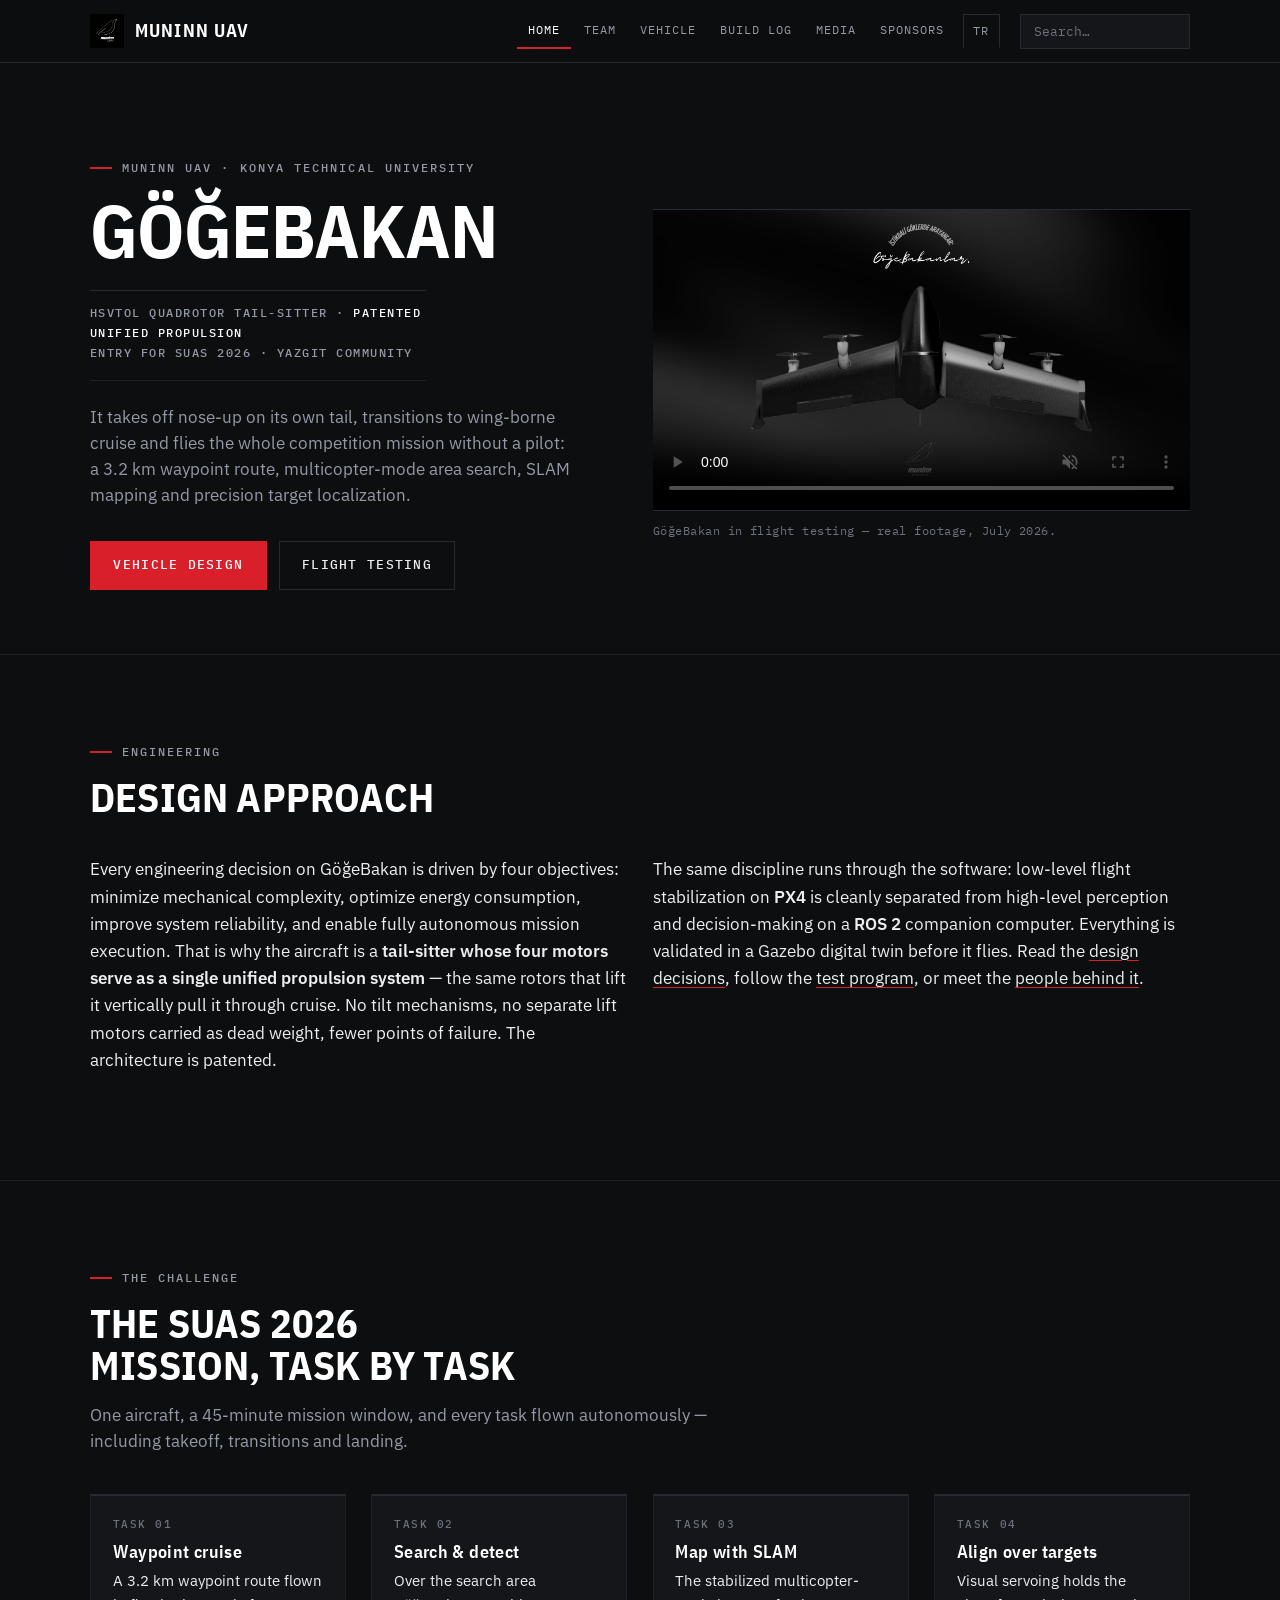
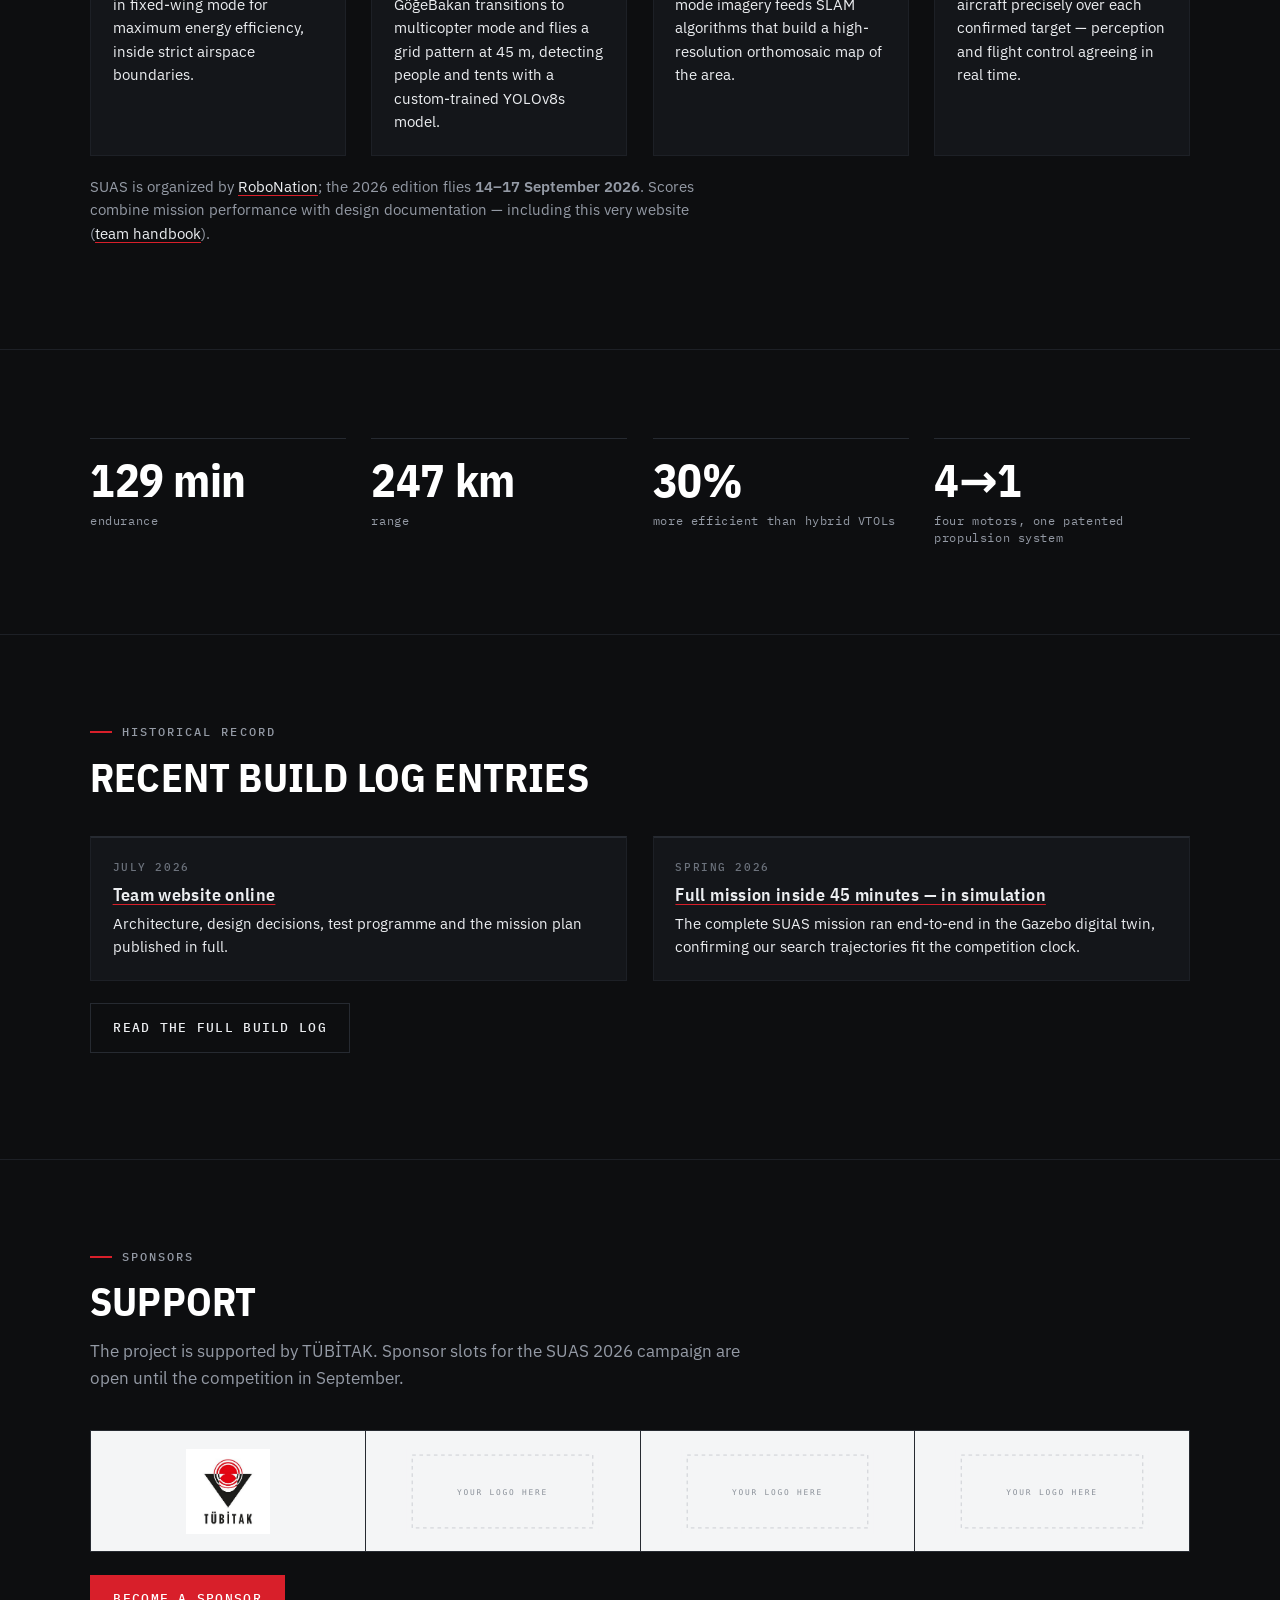
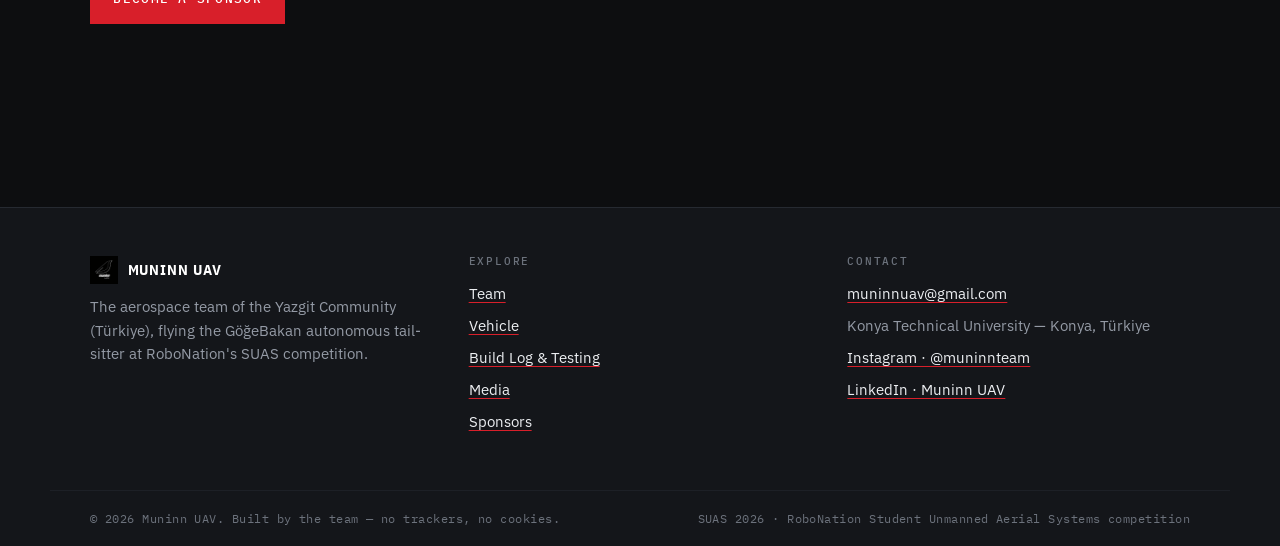
==== commit 2472c612: "Design system: flight-test documentation language, IBM Plex, plainer copy Co-Authored-By: Claude Fab" ====
--- a/index.html
+++ b/index.html
@@ -51,17 +51,16 @@
   <section class="hero">
     <div class="container hero-grid">
       <div>
-        <p class="kicker">SUAS 2026 · RoboNation</p>
-        <h1>One airframe for the entire mission.</h1>
-        <p class="lede">Muninn UAV — the aerospace team of the <strong>Yazgit Community</strong> —
-        designs and flies <strong>GöğeBakan</strong> — a <strong>patented</strong> high-speed VTOL
-        quadrotor tail-sitter that takes off nose-up, cruises wing-borne, and executes the full
-        SUAS mission autonomously: a 3.2 km waypoint cruise, multicopter-mode area search,
-        SLAM-based mapping and precision target localization.</p>
+        <p class="kicker">Muninn UAV · Konya Technical University</p>
+        <h1>GöğeBakan</h1>
+        <p class="designation">HSVTOL quadrotor tail-sitter · <b>patented unified propulsion</b><br>
+        Entry for SUAS 2026 · Yazgit Community</p>
+        <p class="lede">It takes off nose-up on its own tail, transitions to wing-borne cruise and
+        flies the whole competition mission without a pilot: a 3.2 km waypoint route,
+        multicopter-mode area search, SLAM mapping and precision target localization.</p>
         <div class="hero-actions">
           <a class="btn btn-primary" href="vehicle.html">Vehicle design</a>
           <a class="btn btn-ghost" href="journey.html">Flight testing</a>
-          <a class="btn btn-ghost" href="sponsors.html">Sponsor the team</a>
         </div>
       </div>
       <figure class="hero-art">
@@ -80,8 +79,8 @@
   <section class="section" id="mission" aria-labelledby="mission-h">
     <div class="container">
       <div class="section-head">
-        <p class="kicker">Who we are</p>
-        <h2 id="mission-h">Engineering students with one design rule: earn simplicity</h2>
+        <p class="kicker">Engineering</p>
+        <h2 id="mission-h">Design approach</h2>
       </div>
       <div class="grid cols-2">
         <p>Every engineering decision on GöğeBakan is driven by four objectives: minimize
@@ -159,14 +158,14 @@
     <div class="container">
       <div class="section-head">
         <p class="kicker">Historical record</p>
-        <h2 id="latest-h">Latest from the build log</h2>
+        <h2 id="latest-h">Recent build log entries</h2>
       </div>
       <div class="grid cols-2">
         <article class="card">
           <p class="card-kicker">July 2026</p>
-          <h3><a href="journey.html#log-website">The campaign goes public</a></h3>
-          <p class="small">Team website live with the full engineering story: architecture,
-          design decisions, test program and the road to SUAS 2026.</p>
+          <h3><a href="journey.html#log-website">Team website online</a></h3>
+          <p class="small">Architecture, design decisions, test programme and the mission
+          plan published in full.</p>
         </article>
         <article class="card">
           <p class="card-kicker">Spring 2026</p>
@@ -183,15 +182,15 @@
     <div class="container">
       <div class="section-head">
         <p class="kicker">Sponsors</p>
-        <h2 id="sponsors-strip-h">Backed by people who like hard problems</h2>
-        <p class="lede">TÜBİTAK already backs the project — and partners joining now get a full
-        campaign of visibility, through SUAS 2026 this September.</p>
+        <h2 id="sponsors-strip-h">Support</h2>
+        <p class="lede">The project is supported by TÜBİTAK. Sponsor slots for the SUAS 2026
+        campaign are open until the competition in September.</p>
       </div>
       <div class="logo-row">
         <img src="assets/img/unnamed.jpg" width="320" height="140" alt="TÜBİTAK — project supporter">
-        <img src="assets/img/sponsor-gold.svg" width="320" height="140" alt="Reserved slot for a Gold sponsor logo">
-        <img src="assets/img/sponsor-silver.svg" width="320" height="140" alt="Reserved slot for a Silver sponsor logo">
-        <img src="assets/img/sponsor-bronze.svg" width="320" height="140" alt="Reserved slot for a Bronze sponsor logo">
+        <img src="assets/img/sponsor-gold.svg" width="320" height="140" alt="Open sponsor slot">
+        <img src="assets/img/sponsor-silver.svg" width="320" height="140" alt="Open sponsor slot">
+        <img src="assets/img/sponsor-bronze.svg" width="320" height="140" alt="Open sponsor slot">
       </div>
       <p style="margin-top:1.4rem"><a class="btn btn-primary" href="sponsors.html">Become a sponsor</a></p>
     </div>
--- a/assets/css/style.css
+++ b/assets/css/style.css
@@ -1,523 +1,600 @@
 /* ==========================================================================
-   Toros UAS — team website stylesheet
-   Dark aerospace theme. No frameworks, no external fonts, no trackers.
-   WCAG AA contrast targets; keyboard-first focus styles; mobile-first layout.
+   Muninn UAV — team website stylesheet
+
+   Direction: flight-test documentation, not a product landing page. The page
+   borrows from aircraft data plates and test cards — condensed uppercase
+   signage, monospaced numerals, hairline rules, one hard red used like a
+   warning stripe rather than as decoration.
+
+   Single dark theme by choice: the team identity is white-on-black with a
+   red mark, and every vehicle render is shot on black.
+
+   Type: IBM Plex (self-hosted, no CDN, no tracking).
+     · Plex Sans Condensed 600/700 — headings and signage
+     · Plex Sans 400/600          — running text
+     · Plex Mono 400/500          — labels, data, numerals
    ========================================================================== */
 
-/* ---------- Design tokens ---------- */
+/* ---------- Fonts ---------- */
+@font-face {
+  font-family: "Plex Sans"; font-style: normal; font-weight: 400; font-display: swap;
+  src: url("../fonts/ibm-plex-sans-latin-400-normal.woff2") format("woff2");
+  unicode-range: U+0000-00FF, U+0131, U+0152-0153, U+02BB-02BC, U+02C6, U+02DA, U+02DC,
+    U+0304, U+0308, U+0329, U+2000-206F, U+20AC, U+2122, U+2191, U+2193, U+2212, U+2215,
+    U+FEFF, U+FFFD;
+}
+@font-face {
+  font-family: "Plex Sans"; font-style: normal; font-weight: 400; font-display: swap;
+  src: url("../fonts/ibm-plex-sans-latin-ext-400-normal.woff2") format("woff2");
+  unicode-range: U+0100-02BA, U+02BD-02C5, U+02C7-02CC, U+02CE-02D7, U+02DD-02FF, U+0304,
+    U+0308, U+0329, U+1D00-1DBF, U+1E00-1E9F, U+1EF2-1EFF, U+2020, U+20A0-20AB, U+20AD-20C0,
+    U+2113, U+2C60-2C7F, U+A720-A7FF;
+}
+@font-face {
+  font-family: "Plex Sans"; font-style: normal; font-weight: 600; font-display: swap;
+  src: url("../fonts/ibm-plex-sans-latin-600-normal.woff2") format("woff2");
+  unicode-range: U+0000-00FF, U+0131, U+0152-0153, U+02BB-02BC, U+02C6, U+02DA, U+02DC,
+    U+0304, U+0308, U+0329, U+2000-206F, U+20AC, U+2122, U+2191, U+2193, U+2212, U+2215,
+    U+FEFF, U+FFFD;
+}
+@font-face {
+  font-family: "Plex Sans"; font-style: normal; font-weight: 600; font-display: swap;
+  src: url("../fonts/ibm-plex-sans-latin-ext-600-normal.woff2") format("woff2");
+  unicode-range: U+0100-02BA, U+02BD-02C5, U+02C7-02CC, U+02CE-02D7, U+02DD-02FF, U+0304,
+    U+0308, U+0329, U+1D00-1DBF, U+1E00-1E9F, U+1EF2-1EFF, U+2020, U+20A0-20AB, U+20AD-20C0,
+    U+2113, U+2C60-2C7F, U+A720-A7FF;
+}
+@font-face {
+  font-family: "Plex Cond"; font-style: normal; font-weight: 600; font-display: swap;
+  src: url("../fonts/ibm-plex-sans-condensed-latin-600-normal.woff2") format("woff2");
+  unicode-range: U+0000-00FF, U+0131, U+0152-0153, U+02BB-02BC, U+02C6, U+02DA, U+02DC,
+    U+0304, U+0308, U+0329, U+2000-206F, U+20AC, U+2122, U+2191, U+2193, U+2212, U+2215,
+    U+FEFF, U+FFFD;
+}
+@font-face {
+  font-family: "Plex Cond"; font-style: normal; font-weight: 600; font-display: swap;
+  src: url("../fonts/ibm-plex-sans-condensed-latin-ext-600-normal.woff2") format("woff2");
+  unicode-range: U+0100-02BA, U+02BD-02C5, U+02C7-02CC, U+02CE-02D7, U+02DD-02FF, U+0304,
+    U+0308, U+0329, U+1D00-1DBF, U+1E00-1E9F, U+1EF2-1EFF, U+2020, U+20A0-20AB, U+20AD-20C0,
+    U+2113, U+2C60-2C7F, U+A720-A7FF;
+}
+@font-face {
+  font-family: "Plex Cond"; font-style: normal; font-weight: 700; font-display: swap;
+  src: url("../fonts/ibm-plex-sans-condensed-latin-700-normal.woff2") format("woff2");
+  unicode-range: U+0000-00FF, U+0131, U+0152-0153, U+02BB-02BC, U+02C6, U+02DA, U+02DC,
+    U+0304, U+0308, U+0329, U+2000-206F, U+20AC, U+2122, U+2191, U+2193, U+2212, U+2215,
+    U+FEFF, U+FFFD;
+}
+@font-face {
+  font-family: "Plex Cond"; font-style: normal; font-weight: 700; font-display: swap;
+  src: url("../fonts/ibm-plex-sans-condensed-latin-ext-700-normal.woff2") format("woff2");
+  unicode-range: U+0100-02BA, U+02BD-02C5, U+02C7-02CC, U+02CE-02D7, U+02DD-02FF, U+0304,
+    U+0308, U+0329, U+1D00-1DBF, U+1E00-1E9F, U+1EF2-1EFF, U+2020, U+20A0-20AB, U+20AD-20C0,
+    U+2113, U+2C60-2C7F, U+A720-A7FF;
+}
+@font-face {
+  font-family: "Plex Mono"; font-style: normal; font-weight: 400; font-display: swap;
+  src: url("../fonts/ibm-plex-mono-latin-400-normal.woff2") format("woff2");
+  unicode-range: U+0000-00FF, U+0131, U+0152-0153, U+02BB-02BC, U+02C6, U+02DA, U+02DC,
+    U+0304, U+0308, U+0329, U+2000-206F, U+20AC, U+2122, U+2191, U+2193, U+2212, U+2215,
+    U+FEFF, U+FFFD;
+}
+@font-face {
+  font-family: "Plex Mono"; font-style: normal; font-weight: 400; font-display: swap;
+  src: url("../fonts/ibm-plex-mono-latin-ext-400-normal.woff2") format("woff2");
+  unicode-range: U+0100-02BA, U+02BD-02C5, U+02C7-02CC, U+02CE-02D7, U+02DD-02FF, U+0304,
+    U+0308, U+0329, U+1D00-1DBF, U+1E00-1E9F, U+1EF2-1EFF, U+2020, U+20A0-20AB, U+20AD-20C0,
+    U+2113, U+2C60-2C7F, U+A720-A7FF;
+}
+@font-face {
+  font-family: "Plex Mono"; font-style: normal; font-weight: 500; font-display: swap;
+  src: url("../fonts/ibm-plex-mono-latin-500-normal.woff2") format("woff2");
+  unicode-range: U+0000-00FF, U+0131, U+0152-0153, U+02BB-02BC, U+02C6, U+02DA, U+02DC,
+    U+0304, U+0308, U+0329, U+2000-206F, U+20AC, U+2122, U+2191, U+2193, U+2212, U+2215,
+    U+FEFF, U+FFFD;
+}
+@font-face {
+  font-family: "Plex Mono"; font-style: normal; font-weight: 500; font-display: swap;
+  src: url("../fonts/ibm-plex-mono-latin-ext-500-normal.woff2") format("woff2");
+  unicode-range: U+0100-02BA, U+02BD-02C5, U+02C7-02CC, U+02CE-02D7, U+02DD-02FF, U+0304,
+    U+0308, U+0329, U+1D00-1DBF, U+1E00-1E9F, U+1EF2-1EFF, U+2020, U+20A0-20AB, U+20AD-20C0,
+    U+2113, U+2C60-2C7F, U+A720-A7FF;
+}
+
+/* ---------- Tokens ---------- */
 :root {
-  /* Team palette: red / black / grey / white */
-  --bg: #0b0c0e;
-  --bg-raise: #121317;
-  --panel: #17181d;
-  --panel-2: #1e2026;
-  --line: rgba(203, 208, 218, 0.16);
-  --text: #f2f3f5;
-  --muted: #a9aeb9;
-  --accent: #ff5661;        /* red — highlights, kickers */
-  --accent-strong: #c1121f; /* deep red — buttons, skip link */
-  --accent-ink: #ffffff;    /* text on deep red */
-  --link: #ff7582;          /* light red — links */
-  --ok: #8f96a3;
-  --radius: 12px;
-  --radius-sm: 8px;
-  --shadow: 0 10px 30px rgba(2, 8, 20, 0.45);
-  --header-h: 64px;
+  /* Neutrals carry a slight cool bias so they read as chosen, not defaulted */
+  --ink:      #0d0e10;
+  --surface:  #14161a;
+  --raised:   #191c21;
+  --rule:     #262a31;
+  --rule-soft:#1d2026;
+  --text:     #eceef1;
+  --strong:   #ffffff;
+  --muted:    #949aa5;
+  --dim:      #6c727c;
+
+  --red:      #d81f2a;   /* the single accent — used like a warning stripe */
+  --red-lift: #ff3d47;   /* hover / links only */
+
+  --sans: "Plex Sans", system-ui, -apple-system, "Segoe UI", Roboto, Arial, sans-serif;
+  --cond: "Plex Cond", "Plex Sans", system-ui, "Arial Narrow", sans-serif;
+  --mono: "Plex Mono", ui-monospace, SFMono-Regular, Menlo, Consolas, monospace;
+
+  --measure: 68ch;
+  --header-h: 62px;
+  --gutter: clamp(1.25rem, 4vw, 2.5rem);
   color-scheme: dark;
 }
 
 /* ---------- Base ---------- */
-* { box-sizing: border-box; }
-
-html { scroll-behavior: smooth; }
+*, *::before, *::after { box-sizing: border-box; }
+
+html { scroll-behavior: smooth; -webkit-text-size-adjust: 100%; }
 
 body {
   margin: 0;
-  background: var(--bg);
+  background: var(--ink);
   color: var(--text);
-  font-family: system-ui, -apple-system, "Segoe UI", Roboto, "Helvetica Neue", Arial, sans-serif;
+  font-family: var(--sans);
   font-size: 1.0625rem;
-  line-height: 1.65;
-  -webkit-text-size-adjust: 100%;
-}
-
-h1, h2, h3, h4 { line-height: 1.2; margin: 0 0 0.5em; letter-spacing: -0.01em; }
-h1 { font-size: clamp(2rem, 5vw, 3.1rem); }
-h2 { font-size: clamp(1.5rem, 3.4vw, 2.1rem); }
-h3 { font-size: 1.2rem; }
-p  { margin: 0 0 1em; }
-ul, ol { margin: 0 0 1em; padding-left: 1.4em; }
-li { margin-bottom: 0.35em; }
-
-a { color: var(--link); text-decoration: underline; text-underline-offset: 3px; }
-a:hover { color: #a7e1ff; }
+  line-height: 1.6;
+  font-synthesis-weight: none;
+}
+
+h1, h2, h3, h4 {
+  font-family: var(--cond);
+  font-weight: 700;
+  line-height: 1.05;
+  margin: 0 0 0.4em;
+  text-wrap: balance;
+  color: var(--strong);
+}
+h1 { font-size: clamp(2.6rem, 6.4vw, 4.6rem); letter-spacing: -0.015em; text-transform: uppercase; }
+h2 { font-size: clamp(1.7rem, 3.4vw, 2.5rem); letter-spacing: 0.005em; text-transform: uppercase; }
+h3 { font-size: 1.12rem; letter-spacing: 0.02em; font-weight: 600; text-transform: none; }
+h4 { font-size: 0.98rem; }
+
+p { margin: 0 0 1.05em; max-width: var(--measure); }
+ul, ol { margin: 0 0 1.05em; padding-left: 1.25em; max-width: var(--measure); }
+li { margin-bottom: 0.4em; }
+li::marker { color: var(--dim); }
+
+a { color: var(--text); text-decoration: underline; text-decoration-color: var(--red); text-underline-offset: 3px; text-decoration-thickness: 1px; }
+a:hover { color: var(--strong); text-decoration-color: var(--red-lift); }
 
 img, svg, video { max-width: 100%; height: auto; display: block; }
-video { border-radius: var(--radius-sm); background: #101114; }
-
-hr { border: 0; border-top: 1px solid var(--line); margin: 2rem 0; }
-
-code { background: var(--panel); padding: 0.15em 0.4em; border-radius: 6px; font-size: 0.92em; }
-
-/* Anchored headings clear the sticky header */
-:target { scroll-margin-top: calc(var(--header-h) + 16px); }
-
-/* ---------- Accessibility helpers ---------- */
+video { background: #000; }
+
+hr { border: 0; border-top: 1px solid var(--rule); margin: 2rem 0; }
+
+code {
+  font-family: var(--mono); font-size: 0.88em;
+  background: var(--surface); border: 1px solid var(--rule-soft);
+  padding: 0.1em 0.38em;
+}
+
+:target { scroll-margin-top: calc(var(--header-h) + 24px); }
+
+::selection { background: var(--red); color: #fff; }
+
+/* ---------- Accessibility ---------- */
 .visually-hidden {
   position: absolute !important;
-  width: 1px; height: 1px;
-  margin: -1px; padding: 0; border: 0;
+  width: 1px; height: 1px; margin: -1px; padding: 0; border: 0;
   clip: rect(0 0 0 0); clip-path: inset(50%);
   overflow: hidden; white-space: nowrap;
 }
 
 .skip-link {
-  position: absolute; left: 1rem; top: -3rem; z-index: 100;
-  background: var(--accent-strong); color: var(--accent-ink);
-  padding: 0.6rem 1rem; border-radius: 0 0 8px 8px;
-  font-weight: 700; text-decoration: none;
+  position: absolute; left: 1rem; top: -4rem; z-index: 100;
+  background: var(--red); color: #fff;
+  font-family: var(--mono); font-size: 0.82rem; letter-spacing: 0.08em; text-transform: uppercase;
+  padding: 0.7rem 1.1rem; text-decoration: none;
   transition: top 120ms ease;
 }
 .skip-link:focus { top: 0; }
 
-:focus-visible {
-  outline: 2px solid var(--link);
-  outline-offset: 2px;
-  border-radius: 4px;
-}
+:focus-visible { outline: 2px solid var(--red-lift); outline-offset: 3px; }
 
 @media (prefers-reduced-motion: reduce) {
   html { scroll-behavior: auto; }
   *, *::before, *::after { transition: none !important; animation: none !important; }
 }
 
-/* ---------- Layout primitives ---------- */
-.container { max-width: 1100px; margin: 0 auto; padding: 0 1.25rem; }
-
-.section { padding: 3.5rem 0; }
-.section + .section { border-top: 1px solid var(--line); }
-
-.section-head { max-width: 46rem; margin-bottom: 2rem; }
+/* ---------- Layout ---------- */
+.container { max-width: 1180px; margin: 0 auto; padding: 0 var(--gutter); }
+
+.section { padding: clamp(3rem, 7vw, 5.5rem) 0; border-top: 1px solid var(--rule-soft); }
+.section:first-of-type { border-top: 0; }
+
+/* Section head: mono label with a red tick, then a condensed rule-topped title */
+.section-head { max-width: var(--measure); margin-bottom: clamp(1.75rem, 3vw, 2.5rem); }
+
 .kicker {
-  display: inline-block;
-  font-size: 0.78rem; font-weight: 700;
-  letter-spacing: 0.14em; text-transform: uppercase;
-  color: var(--accent);
-  margin-bottom: 0.5rem;
-}
-.lede { color: var(--muted); font-size: 1.12rem; }
-
-.grid { display: grid; gap: 1.25rem; }
+  display: flex; align-items: center; gap: 0.6rem;
+  font-family: var(--mono); font-weight: 500;
+  font-size: 0.72rem; letter-spacing: 0.18em; text-transform: uppercase;
+  color: var(--muted);
+  margin: 0 0 0.9rem;
+}
+.kicker::before {
+  content: ""; width: 22px; height: 2px; background: var(--red); flex: 0 0 auto;
+}
+
+.lede { color: var(--muted); font-size: 1.08rem; line-height: 1.55; }
+
+.grid { display: grid; gap: clamp(1rem, 2vw, 1.75rem); }
 .cols-2 { grid-template-columns: repeat(2, minmax(0, 1fr)); }
-@media (max-width: 700px) { .cols-2 { grid-template-columns: 1fr; } }
-.cols-3 { grid-template-columns: repeat(auto-fit, minmax(240px, 1fr)); }
-.cols-4 { grid-template-columns: repeat(auto-fit, minmax(190px, 1fr)); }
+.cols-3 { grid-template-columns: repeat(auto-fit, minmax(250px, 1fr)); }
+.cols-4 { grid-template-columns: repeat(auto-fit, minmax(200px, 1fr)); }
+@media (max-width: 760px) { .cols-2 { grid-template-columns: 1fr; } }
 
 .muted { color: var(--muted); }
-.small { font-size: 0.9rem; }
+.small { font-size: 0.92rem; }
 
 /* ---------- Buttons ---------- */
 .btn {
   display: inline-block;
-  padding: 0.7rem 1.3rem;
-  border-radius: 999px;
-  font-weight: 700;
+  font-family: var(--mono); font-weight: 500;
+  font-size: 0.8rem; letter-spacing: 0.1em; text-transform: uppercase;
+  padding: 0.85rem 1.4rem;
   text-decoration: none;
-  border: 1px solid transparent;
-  transition: transform 120ms ease, background 120ms ease;
-}
-.btn:hover { transform: translateY(-1px); }
-.btn-primary { background: var(--accent-strong); color: var(--accent-ink); }
-.btn-primary:hover { background: #e01b2c; color: var(--accent-ink); }
-.btn-ghost { border-color: var(--line); color: var(--text); }
-.btn-ghost:hover { border-color: var(--link); color: var(--link); }
-
-/* ---------- Header & navigation ---------- */
+  border: 1px solid var(--rule);
+  transition: background 120ms ease, border-color 120ms ease, color 120ms ease;
+}
+.btn-primary { background: var(--red); border-color: var(--red); color: #fff; }
+.btn-primary:hover { background: var(--red-lift); border-color: var(--red-lift); color: #fff; }
+.btn-ghost { color: var(--text); background: transparent; }
+.btn-ghost:hover { border-color: var(--text); color: var(--strong); background: transparent; }
+
+/* ---------- Header ---------- */
 .site-header {
   position: sticky; top: 0; z-index: 50;
-  background: rgba(10, 17, 32, 0.88);
-  backdrop-filter: blur(10px);
-  border-bottom: 1px solid var(--line);
-}
-
-.header-inner {
-  min-height: var(--header-h);
-  display: flex; align-items: center; gap: 1rem;
-}
+  background: rgba(13, 14, 16, 0.9);
+  backdrop-filter: blur(12px);
+  border-bottom: 1px solid var(--rule);
+}
+
+.header-inner { min-height: var(--header-h); display: flex; align-items: center; gap: 1.25rem; }
 
 .brand {
-  display: flex; align-items: center; gap: 0.6rem;
-  white-space: nowrap;
-  text-decoration: none; color: var(--text);
-  font-weight: 800; font-size: 1.12rem; letter-spacing: 0.02em;
-  margin-right: auto;
-}
-.brand img { width: 36px; height: 36px; border-radius: 8px; object-fit: cover; }
+  display: flex; align-items: center; gap: 0.7rem;
+  text-decoration: none; color: var(--strong);
+  font-family: var(--cond); font-weight: 700; font-size: 1.15rem;
+  letter-spacing: 0.06em; text-transform: uppercase;
+  margin-right: auto; white-space: nowrap;
+}
+.brand img { width: 34px; height: 34px; object-fit: cover; }
 
 .nav-toggle {
   display: none;
-  background: none; border: 1px solid var(--line); border-radius: 8px;
-  color: var(--text); font: inherit; font-weight: 600;
-  padding: 0.45rem 0.8rem; cursor: pointer;
-  align-items: center; gap: 0.5rem;
-}
-.nav-toggle-bars {
-  display: inline-block; width: 16px; height: 2px; background: var(--text);
-  position: relative;
-}
+  background: none; border: 1px solid var(--rule);
+  color: var(--text); font-family: var(--mono); font-size: 0.75rem;
+  letter-spacing: 0.12em; text-transform: uppercase;
+  padding: 0.5rem 0.85rem; cursor: pointer;
+  align-items: center; gap: 0.55rem;
+}
+.nav-toggle-bars { display: inline-block; width: 15px; height: 1.5px; background: var(--text); position: relative; }
 .nav-toggle-bars::before, .nav-toggle-bars::after {
-  content: ""; position: absolute; left: 0; width: 16px; height: 2px; background: var(--text);
+  content: ""; position: absolute; left: 0; width: 15px; height: 1.5px; background: var(--text);
 }
 .nav-toggle-bars::before { top: -5px; }
 .nav-toggle-bars::after  { top: 5px; }
 
-.site-nav { display: flex; align-items: center; gap: 1.1rem; }
-.site-nav > ul {
-  display: flex; align-items: center; gap: 0.2rem;
-  list-style: none; margin: 0; padding: 0;
-}
+.site-nav { display: flex; align-items: center; gap: 1.25rem; }
+.site-nav > ul { display: flex; align-items: center; gap: 0.1rem; list-style: none; margin: 0; padding: 0; max-width: none; }
+.site-nav > ul li { margin: 0; }
 .site-nav > ul a {
+  display: block; padding: 0.45rem 0.7rem;
+  font-family: var(--mono); font-size: 0.78rem;
+  letter-spacing: 0.08em; text-transform: uppercase;
+  color: var(--muted); text-decoration: none; white-space: nowrap;
+  border-bottom: 2px solid transparent;
+}
+.site-nav > ul a:hover { color: var(--strong); }
+.site-nav > ul a[aria-current="page"] { color: var(--strong); border-bottom-color: var(--red); }
+
+.lang-link { margin-left: 0.4rem !important; }
+.lang-link a { border: 1px solid var(--rule); border-bottom-width: 1px !important; padding: 0.35rem 0.6rem !important; }
+.lang-link a:hover { border-color: var(--text); }
+
+/* ---------- Search ---------- */
+.site-search { position: relative; }
+.site-search input[type="search"] {
+  width: 170px;
+  background: var(--surface);
+  border: 1px solid var(--rule);
+  color: var(--text);
+  font-family: var(--mono); font-size: 0.8rem;
+  padding: 0.5rem 0.8rem;
+}
+.site-search input[type="search"]::placeholder { color: var(--dim); }
+.site-search input[type="search"]:focus { border-color: var(--red); outline: none; }
+
+.search-results {
+  position: absolute; right: 0; top: calc(100% + 9px);
+  width: min(430px, 92vw); max-height: 62vh; overflow-y: auto;
+  background: var(--raised); border: 1px solid var(--rule);
+  list-style: none; margin: 0; padding: 0; max-width: none;
+  box-shadow: 0 18px 50px rgba(0, 0, 0, 0.55);
+  z-index: 60;
+}
+.search-results li { margin: 0; border-bottom: 1px solid var(--rule-soft); }
+.search-results li:last-child { border-bottom: 0; }
+.search-results a { display: block; padding: 0.7rem 0.9rem; text-decoration: none; color: var(--text); }
+.search-results a:hover, .search-results a:focus { background: var(--surface); }
+.search-results .sr-title { font-weight: 600; display: block; }
+.search-results .sr-meta {
+  display: block; margin-top: 0.15rem;
+  font-family: var(--mono); font-size: 0.74rem; color: var(--dim);
+}
+.search-results .sr-empty { padding: 0.9rem; color: var(--muted); font-size: 0.9rem; }
+
+/* ---------- Hero ---------- */
+.hero { padding: clamp(3rem, 8vw, 6rem) 0 clamp(2.5rem, 5vw, 4rem); }
+
+.hero-grid {
+  display: grid; gap: clamp(2rem, 4vw, 3.5rem);
+  grid-template-columns: minmax(0, 1fr) minmax(0, 1.05fr);
+  align-items: center;
+}
+.hero h1 { margin-bottom: 0.28em; }
+.hero .lede { font-size: 1.06rem; max-width: 48ch; }
+
+/* Aircraft designation line — reads like the data plate on the airframe */
+.designation {
+  font-family: var(--mono); font-weight: 500;
+  font-size: 0.78rem; line-height: 1.6;
+  letter-spacing: 0.12em; text-transform: uppercase;
+  color: var(--muted);
+  padding: 0.75rem 0 1.1rem;
+  border-top: 1px solid var(--rule);
+  border-bottom: 1px solid var(--rule-soft);
+  margin: 0 0 1.4rem;
+  max-width: 48ch;
+}
+.designation b { color: var(--strong); font-weight: 500; }
+.hero-actions { display: flex; flex-wrap: wrap; gap: 0.75rem; margin-top: 2rem; }
+
+.hero-art { margin: 0; }
+.hero-art video, .hero-art img {
+  width: 100%; aspect-ratio: 16 / 9; object-fit: cover;
+  border-top: 1px solid var(--rule); border-bottom: 1px solid var(--rule);
+}
+.hero-art figcaption {
+  font-family: var(--mono); font-size: 0.74rem; letter-spacing: 0.04em;
+  color: var(--dim); padding-top: 0.7rem;
+}
+
+/* Inner page headers */
+.page-hero { padding: clamp(2.75rem, 6vw, 4.5rem) 0 clamp(1.75rem, 3vw, 2.5rem); }
+.page-hero .lede { max-width: var(--measure); }
+.page-hero .designation { max-width: 72ch; }
+
+/* ---------- Cards: technical panels, not rounded blobs ---------- */
+.card {
+  background: var(--surface);
+  border: 1px solid var(--rule-soft);
+  border-top: 2px solid var(--rule);
+  padding: 1.3rem 1.35rem;
+}
+.card > :last-child { margin-bottom: 0; }
+.card h3 { margin-top: 0; color: var(--strong); }
+.card p { max-width: none; }
+.card ul, .card ol { max-width: none; }
+
+.card-kicker {
+  font-family: var(--mono); font-weight: 500;
+  font-size: 0.7rem; letter-spacing: 0.14em; text-transform: uppercase;
+  color: var(--dim); margin: 0 0 0.55rem;
+}
+
+/* Stat strip — instrument readout, not four rounded tiles */
+.stat-card {
+  background: transparent;
+  border: 0; border-top: 1px solid var(--rule);
+  padding: 1.15rem 0 0;
+  text-align: left;
+}
+.stat-card .stat-value {
   display: block;
-  white-space: nowrap;
-  padding: 0.45rem 0.7rem;
-  border-radius: 8px;
-  color: var(--text);
-  text-decoration: none;
-  font-weight: 600;
-  font-size: 0.97rem;
-}
-.site-nav > ul a:hover { background: var(--panel); color: var(--link); }
-.site-nav > ul a[aria-current="page"] {
-  color: var(--accent);
-  box-shadow: inset 0 -2px 0 var(--accent);
-  border-radius: 8px 8px 0 0;
-}
-
-/* Language toggle */
-.lang-link a {
-  border: 1px solid var(--line);
-  border-radius: 999px;
-  padding: 0.3rem 0.75rem !important;
-  font-size: 0.85rem;
-  letter-spacing: 0.06em;
-}
-.lang-link a:hover { border-color: var(--accent); color: var(--accent); }
-
-/* ---------- Site search ---------- */
-.site-search { position: relative; }
-
-.site-search input[type="search"] {
-  width: 180px;
-  background: var(--panel);
-  border: 1px solid var(--line);
-  border-radius: 999px;
-  color: var(--text);
-  font: inherit; font-size: 0.95rem;
-  padding: 0.45rem 1rem;
-}
-.site-search input[type="search"]::placeholder { color: var(--muted); }
-.site-search input[type="search"]:focus { border-color: var(--link); outline: none; }
-
-.search-results {
-  position: absolute; right: 0; top: calc(100% + 8px);
-  width: min(420px, 92vw);
-  max-height: 60vh; overflow-y: auto;
-  background: var(--bg-raise);
-  border: 1px solid var(--line);
-  border-radius: var(--radius);
-  box-shadow: var(--shadow);
-  list-style: none; margin: 0; padding: 0.4rem;
-  z-index: 60;
-}
-.search-results li { margin: 0; }
-.search-results a {
-  display: block;
-  padding: 0.55rem 0.7rem;
-  border-radius: 8px;
-  text-decoration: none;
-  color: var(--text);
-}
-.search-results a:hover, .search-results a:focus { background: var(--panel-2); }
-.search-results .sr-title { font-weight: 700; display: block; }
-.search-results .sr-meta { color: var(--muted); font-size: 0.85rem; display: block; }
-.search-results .sr-empty { padding: 0.7rem; color: var(--muted); }
-
-/* ---------- Hero (home) ---------- */
-.hero {
-  padding: 4rem 0 3.5rem;
-  background:
-    radial-gradient(1200px 500px at 80% -10%, rgba(255, 86, 97, 0.09), transparent 60%),
-    radial-gradient(900px 420px at 10% 110%, rgba(215, 219, 226, 0.05), transparent 60%);
-  border-bottom: 1px solid var(--line);
-}
-.hero-grid {
-  display: grid; gap: 2.5rem;
-  grid-template-columns: minmax(0, 1.05fr) minmax(0, 0.95fr);
-  align-items: center;
-}
-.hero h1 { margin-bottom: 0.4em; }
-.hero .lede { font-size: 1.18rem; }
-.hero-actions { display: flex; flex-wrap: wrap; gap: 0.8rem; margin-top: 1.5rem; }
-.hero-art {
-  background: var(--panel);
-  border: 1px solid var(--line);
-  border-radius: var(--radius);
-  padding: 1rem;
-  box-shadow: var(--shadow);
-}
-.hero-art video {
-  width: 100%;
-  aspect-ratio: 16 / 9;
-  object-fit: cover;
-}
-
-/* Inline video embeds (galleries, build log) */
-.video-embed {
-  width: 100%;
-  aspect-ratio: 16 / 9;
-  object-fit: contain;
-  background: #000;
-  border: 1px solid var(--line);
-  border-radius: var(--radius);
-}
-
-/* Page hero (inner pages) */
-.page-hero {
-  padding: 3.2rem 0 2.6rem;
-  border-bottom: 1px solid var(--line);
-  background: radial-gradient(900px 380px at 85% -20%, rgba(255, 86, 97, 0.08), transparent 60%);
-}
-.page-hero .lede { max-width: 46rem; }
-
-/* ---------- Cards ---------- */
-.card {
-  background: var(--panel);
-  border: 1px solid var(--line);
-  border-radius: var(--radius);
-  padding: 1.4rem;
-}
-.card h3 { margin-top: 0; }
-.card .card-kicker {
-  font-size: 0.75rem; font-weight: 700; letter-spacing: 0.12em;
-  text-transform: uppercase; color: var(--link); margin-bottom: 0.4rem;
-}
-
-.stat-card { text-align: center; padding: 1.6rem 1rem; }
-.stat-card .stat-value {
-  display: block; font-size: 2rem; font-weight: 800; color: var(--accent);
-  letter-spacing: -0.02em;
-}
-.stat-card .stat-label { color: var(--muted); font-size: 0.95rem; }
-
-/* Member cards */
+  font-family: var(--cond); font-weight: 700;
+  font-size: clamp(2rem, 4vw, 2.9rem); line-height: 1;
+  letter-spacing: -0.01em;
+  color: var(--strong);
+  font-variant-numeric: tabular-nums;
+}
+.stat-card .stat-label {
+  display: block; margin-top: 0.5rem;
+  font-family: var(--mono); font-size: 0.74rem; line-height: 1.45;
+  letter-spacing: 0.05em; color: var(--muted);
+}
+
+/* Roster entries */
 .member-card { padding: 1.1rem 1.2rem; }
-.member-card .member-name { font-weight: 700; display: block; }
-.member-card .member-role { color: var(--accent); font-size: 0.92rem; display: block; }
-.member-card .member-sub { color: var(--muted); font-size: 0.88rem; display: block; margin-top: 0.2rem; }
-
-/* ---------- Tables ---------- */
-.table-wrap { overflow-x: auto; border: 1px solid var(--line); border-radius: var(--radius); }
-table { border-collapse: collapse; width: 100%; min-width: 480px; }
-caption { text-align: left; padding: 0.8rem 1rem; color: var(--muted); font-size: 0.92rem; caption-side: bottom; }
-th, td { text-align: left; padding: 0.7rem 1rem; border-bottom: 1px solid var(--line); vertical-align: top; }
-thead th { background: var(--panel-2); font-size: 0.92rem; letter-spacing: 0.03em; }
+.member-card .member-name { display: block; font-family: var(--cond); font-weight: 700; font-size: 1.15rem; letter-spacing: 0.01em; color: var(--strong); }
+.member-card .member-role {
+  display: block; margin-top: 0.3rem;
+  font-family: var(--mono); font-size: 0.74rem; letter-spacing: 0.08em; text-transform: uppercase;
+  color: var(--red-lift);
+}
+.member-card .member-sub { display: block; margin-top: 0.45rem; font-size: 0.88rem; color: var(--muted); }
+
+/* ---------- Data tables ---------- */
+.table-wrap { overflow-x: auto; border-top: 1px solid var(--rule); }
+table { border-collapse: collapse; width: 100%; min-width: 520px; }
+caption {
+  caption-side: bottom; text-align: left; padding: 0.9rem 0 0;
+  font-family: var(--mono); font-size: 0.75rem; line-height: 1.5; color: var(--dim);
+}
+thead th {
+  font-family: var(--mono); font-weight: 500;
+  font-size: 0.7rem; letter-spacing: 0.14em; text-transform: uppercase;
+  color: var(--dim); text-align: left;
+  padding: 0.7rem 1rem 0.7rem 0; border-bottom: 1px solid var(--rule);
+}
+tbody th, tbody td {
+  padding: 0.78rem 1rem 0.78rem 0;
+  border-bottom: 1px solid var(--rule-soft);
+  vertical-align: top; text-align: left;
+}
+tbody th { font-weight: 600; color: var(--text); white-space: nowrap; width: 1%; }
+tbody td:first-of-type {
+  font-family: var(--mono); font-size: 0.92rem; color: var(--strong);
+  font-variant-numeric: tabular-nums; white-space: nowrap;
+}
+tbody td:last-child { color: var(--muted); font-size: 0.94rem; }
 tbody tr:last-child th, tbody tr:last-child td { border-bottom: 0; }
-tbody th { font-weight: 600; color: var(--muted); white-space: nowrap; background: var(--panel); }
-
-/* ---------- Timeline (build log) ---------- */
-.timeline { list-style: none; margin: 0; padding: 0; position: relative; }
-.timeline::before {
-  content: ""; position: absolute; left: 7px; top: 6px; bottom: 6px;
-  width: 2px; background: var(--line);
-}
-.timeline > li { position: relative; padding: 0 0 2rem 2rem; margin: 0; }
+
+/* ---------- Timeline & milestones ---------- */
+.timeline { list-style: none; margin: 0; padding: 0; max-width: none; }
+.timeline > li {
+  position: relative; margin: 0;
+  padding: 0 0 2.25rem 1.75rem;
+  border-left: 1px solid var(--rule);
+}
+.timeline > li:last-child { border-left-color: transparent; padding-bottom: 0; }
 .timeline > li::before {
-  content: ""; position: absolute; left: 0; top: 7px;
-  width: 16px; height: 16px; border-radius: 50%;
-  background: var(--bg); border: 3px solid var(--accent);
-}
-.timeline time {
-  display: block; font-size: 0.85rem; font-weight: 700;
+  content: ""; position: absolute; left: -3.5px; top: 8px;
+  width: 6px; height: 6px; background: var(--red);
+}
+.timeline time,
+.timeline > li > span.muted {
+  display: block; margin-bottom: 0.5rem;
+  font-family: var(--mono); font-size: 0.74rem;
+  letter-spacing: 0.12em; text-transform: uppercase; color: var(--muted);
+  font-weight: 400 !important;
+}
+.timeline h3 { margin-bottom: 0.45rem; font-size: 1.2rem; }
+.timeline p { max-width: var(--measure); }
+
+.milestones { list-style: none; padding: 0; max-width: none; }
+.milestones li {
+  display: flex; gap: 1.5rem; align-items: baseline;
+  padding: 0.85rem 0; border-bottom: 1px solid var(--rule-soft);
+}
+.milestones li:first-child { border-top: 1px solid var(--rule); }
+.milestones .m-date {
+  flex: 0 0 9rem;
+  font-family: var(--mono); font-size: 0.76rem;
   letter-spacing: 0.08em; text-transform: uppercase; color: var(--muted);
-  margin-bottom: 0.2rem;
-}
-.timeline h3 { margin-bottom: 0.3rem; }
-
-/* Milestone list */
-.milestones { list-style: none; padding: 0; }
-.milestones li {
-  display: flex; gap: 1rem; align-items: baseline;
-  padding: 0.55rem 0; border-bottom: 1px dashed var(--line);
-}
-.milestones .m-date { flex: 0 0 7.5rem; font-weight: 700; color: var(--link); font-size: 0.95rem; }
-
-/* ---------- Media / figures ---------- */
+}
+
+/* ---------- Figures ---------- */
 figure { margin: 0; }
-figure img {
-  border: 1px solid var(--line);
-  border-radius: var(--radius);
-  width: 100%;
-}
-figcaption { color: var(--muted); font-size: 0.9rem; padding-top: 0.5rem; }
-
-.video-slot {
-  aspect-ratio: 16 / 9;
-  display: flex; flex-direction: column; align-items: center; justify-content: center;
-  gap: 0.6rem; text-align: center;
-  background: var(--panel);
-  border: 1px dashed var(--line);
-  border-radius: var(--radius);
-  padding: 1rem;
-  color: var(--muted);
-}
-.video-slot .play-glyph {
-  width: 58px; height: 58px; border-radius: 50%;
-  background: var(--panel-2); border: 1px solid var(--line);
-  display: flex; align-items: center; justify-content: center;
-}
-.video-slot .play-glyph::after {
-  content: ""; display: block; margin-left: 4px;
-  border-style: solid; border-width: 11px 0 11px 18px;
-  border-color: transparent transparent transparent var(--accent);
-}
-
-/* ---------- Enlargeable gallery photos + lightbox ---------- */
+figure img { width: 100%; border: 1px solid var(--rule-soft); }
+figcaption {
+  color: var(--muted); font-size: 0.88rem; line-height: 1.5; padding-top: 0.65rem;
+  max-width: var(--measure);
+}
+
+/* ---------- Gallery + lightbox ---------- */
 .zoomable {
-  display: block; position: relative;
-  width: 100%; padding: 0; margin: 0;
-  border: 0; background: none;
-  cursor: zoom-in;
-  border-radius: var(--radius);
+  display: block; position: relative; width: 100%;
+  padding: 0; margin: 0; border: 0; background: none; cursor: zoom-in;
 }
 .zoomable img { transition: opacity 120ms ease; }
-/* Gallery thumbnails share one aspect ratio; the lightbox shows the full frame */
-#photos .zoomable img {
-  width: 100%;
-  aspect-ratio: 4 / 3;
-  object-fit: cover;
-  object-position: center;
-}
-.zoomable:hover img { opacity: 0.86; }
+#photos .zoomable img { width: 100%; aspect-ratio: 4 / 3; object-fit: cover; }
+.zoomable:hover img { opacity: 0.82; }
 .zoomable::after {
   content: "⤢";
-  position: absolute; right: 0.6rem; bottom: 0.6rem;
-  width: 2rem; height: 2rem;
+  position: absolute; right: 0; bottom: 0;
+  width: 2.1rem; height: 2.1rem;
   display: flex; align-items: center; justify-content: center;
-  background: rgba(11, 12, 14, 0.82);
-  border: 1px solid var(--line);
-  border-radius: 8px;
-  color: var(--text); font-size: 1rem; line-height: 1;
-}
-.zoomable:hover::after, .zoomable:focus-visible::after {
-  background: var(--accent-strong); border-color: var(--accent-strong); color: #fff;
-}
+  background: var(--ink); border: 1px solid var(--rule);
+  color: var(--text); font-size: 0.95rem; line-height: 1;
+}
+.zoomable:hover::after, .zoomable:focus-visible::after { background: var(--red); border-color: var(--red); color: #fff; }
 
 .lightbox {
   position: fixed; inset: 0; z-index: 200;
-  display: flex; align-items: center; justify-content: center; gap: 0.5rem;
+  display: flex; align-items: center; justify-content: center; gap: 0.75rem;
   padding: clamp(1rem, 4vw, 3rem);
-  background: rgba(6, 7, 9, 0.94);
+  background: rgba(6, 7, 8, 0.96);
 }
 .lightbox[hidden] { display: none; }
-
-.lb-figure {
-  margin: 0; max-width: 100%;
-  display: flex; flex-direction: column; align-items: center; gap: 0.9rem;
-}
-.lb-img {
-  max-width: min(1200px, 92vw);
-  max-height: 78vh;
-  width: auto;
-  border: 1px solid var(--line);
-  border-radius: var(--radius);
-  background: #101114;
-}
+.lb-figure { margin: 0; max-width: 100%; display: flex; flex-direction: column; align-items: center; gap: 1rem; }
+.lb-img { max-width: min(1240px, 92vw); max-height: 78vh; width: auto; border: 1px solid var(--rule); background: #000; }
 .lb-caption {
-  color: var(--text); font-size: 0.95rem; text-align: center;
-  max-width: 60ch;
-}
-
+  color: var(--text); font-family: var(--mono); font-size: 0.82rem; line-height: 1.55;
+  text-align: center; max-width: 62ch;
+}
 .lb-btn {
-  flex: 0 0 auto;
-  width: 2.75rem; height: 2.75rem;
+  flex: 0 0 auto; width: 2.6rem; height: 2.6rem;
   display: flex; align-items: center; justify-content: center;
-  background: var(--panel); color: var(--text);
-  border: 1px solid var(--line); border-radius: 50%;
-  font-size: 1.5rem; line-height: 1; cursor: pointer;
-}
-.lb-btn:hover { background: var(--accent-strong); border-color: var(--accent-strong); color: #fff; }
-.lb-close {
-  position: absolute; top: 1rem; right: 1rem;
-  font-size: 1.15rem;
-}
-
-@media (max-width: 600px) {
-  .lightbox { padding: 3.5rem 0.75rem 1rem; }
-  .lb-img { max-height: 62vh; }
-  .lb-btn { width: 2.4rem; height: 2.4rem; }
-}
-
-/* ---------- Sponsors ---------- */
-.logo-row { display: grid; gap: 1rem; grid-template-columns: repeat(auto-fit, minmax(170px, 1fr)); }
+  background: transparent; color: var(--text);
+  border: 1px solid var(--rule); font-size: 1.35rem; line-height: 1; cursor: pointer;
+}
+.lb-btn:hover { background: var(--red); border-color: var(--red); color: #fff; }
+.lb-close { position: absolute; top: 1rem; right: 1rem; font-size: 1.05rem; }
+
+.video-embed { width: 100%; aspect-ratio: 16 / 9; object-fit: contain; background: #000; border: 1px solid var(--rule-soft); }
+
+/* ---------- Sponsor logos ---------- */
+/* Sponsor wall: identical light plates, logos contained, never stretched */
+.logo-row { display: grid; gap: 1px; grid-template-columns: repeat(auto-fit, minmax(190px, 1fr)); background: var(--rule); border: 1px solid var(--rule); }
 .logo-row img {
-  width: 100%;
-  background: var(--panel);
-  border: 1px solid var(--line);
-  border-radius: var(--radius-sm);
-}
-
-.tier-card { border-top: 4px solid var(--line); }
-.tier-platinum { border-top-color: #d7dbe2; }
-.tier-gold     { border-top-color: #d9a53a; }
-.tier-silver   { border-top-color: #9fb3ce; }
-.tier-bronze   { border-top-color: #c98d5a; }
-.tier-card ul { padding-left: 1.2em; margin-bottom: 0; }
-
-/* ---------- Callouts ---------- */
+  width: 100%; aspect-ratio: 16 / 7; object-fit: contain;
+  background: #f4f5f6; padding: 1.1rem 1.3rem;
+}
+
+/* ---------- Callout ---------- */
 .callout {
-  background: var(--panel);
-  border: 1px solid var(--line);
-  border-left: 4px solid var(--accent);
-  border-radius: var(--radius-sm);
-  padding: 1rem 1.2rem;
-}
-.callout p:last-child { margin-bottom: 0; }
-
-/* ---------- Contact block ---------- */
-.contact-list { list-style: none; padding: 0; }
-.contact-list li { display: flex; gap: 0.6rem; align-items: baseline; margin-bottom: 0.5rem; }
-.contact-list .c-label { flex: 0 0 6.5rem; color: var(--muted); font-size: 0.92rem; }
+  background: var(--surface);
+  border: 1px solid var(--rule-soft);
+  border-left: 2px solid var(--red);
+  padding: 1.2rem 1.4rem;
+}
+.callout > :last-child { margin-bottom: 0; }
+.callout p { max-width: none; }
+
+/* ---------- Contact ---------- */
+.contact-list { list-style: none; padding: 0; max-width: none; }
+.contact-list li {
+  display: flex; gap: 1rem; align-items: baseline;
+  padding: 0.6rem 0; border-bottom: 1px solid var(--rule-soft);
+}
+.contact-list .c-label {
+  flex: 0 0 7rem;
+  font-family: var(--mono); font-size: 0.72rem;
+  letter-spacing: 0.12em; text-transform: uppercase; color: var(--dim);
+}
 
 /* ---------- Footer ---------- */
-.site-footer {
-  margin-top: 4rem;
-  border-top: 1px solid var(--line);
-  background: var(--bg-raise);
-  font-size: 0.97rem;
-}
+.site-footer { margin-top: clamp(3rem, 6vw, 5rem); border-top: 1px solid var(--rule); background: var(--surface); }
 .footer-grid {
-  display: grid; gap: 2rem;
-  grid-template-columns: repeat(auto-fit, minmax(220px, 1fr));
-  padding: 2.5rem 1.25rem;
+  display: grid; gap: 2.25rem;
+  grid-template-columns: repeat(auto-fit, minmax(230px, 1fr));
+  padding: clamp(2.25rem, 4vw, 3rem) var(--gutter);
+  max-width: 1180px; margin: 0 auto;
 }
 .footer-grid h4 {
-  font-size: 0.8rem; letter-spacing: 0.12em; text-transform: uppercase;
-  color: var(--muted); margin-bottom: 0.8rem;
-}
-.footer-grid ul { list-style: none; padding: 0; margin: 0; }
-.footer-grid li { margin-bottom: 0.45rem; }
-.footer-brand { display: flex; align-items: center; gap: 0.6rem; font-weight: 800; margin-bottom: 0.6rem; }
-.footer-brand img { width: 30px; height: 30px; border-radius: 6px; object-fit: cover; }
+  font-family: var(--mono); font-weight: 500;
+  font-size: 0.7rem; letter-spacing: 0.16em; text-transform: uppercase;
+  color: var(--dim); margin-bottom: 0.9rem;
+}
+.footer-grid ul { list-style: none; padding: 0; margin: 0; max-width: none; }
+.footer-grid li { margin-bottom: 0.5rem; font-size: 0.94rem; }
+.footer-grid p { font-size: 0.92rem; }
+.footer-brand {
+  display: flex; align-items: center; gap: 0.6rem;
+  font-family: var(--cond); font-weight: 700; font-size: 1.05rem;
+  letter-spacing: 0.06em; text-transform: uppercase; color: var(--strong);
+  margin-bottom: 0.7rem;
+}
+.footer-brand img { width: 28px; height: 28px; object-fit: cover; }
 .footer-note {
-  border-top: 1px solid var(--line);
-  padding: 1.1rem 1.25rem;
-  color: var(--muted); font-size: 0.88rem;
+  border-top: 1px solid var(--rule-soft);
+  padding: 1.15rem var(--gutter);
+  max-width: 1180px; margin: 0 auto;
   display: flex; flex-wrap: wrap; gap: 0.5rem 2rem; justify-content: space-between;
-}
-.footer-note p { margin: 0; }
+  font-family: var(--mono); font-size: 0.72rem; letter-spacing: 0.04em; color: var(--dim);
+}
+.footer-note p { margin: 0; max-width: none; }
 
 /* ---------- Responsive ---------- */
-@media (max-width: 900px) {
+@media (max-width: 980px) {
   .hero-grid { grid-template-columns: 1fr; }
 
   .nav-toggle { display: inline-flex; }
@@ -525,25 +602,29 @@
   .site-nav {
     display: none;
     position: absolute; left: 0; right: 0; top: 100%;
-    background: var(--bg-raise);
-    border-bottom: 1px solid var(--line);
-    box-shadow: var(--shadow);
-    flex-direction: column; align-items: stretch; gap: 0.6rem;
-    padding: 1rem 1.25rem 1.25rem;
+    background: var(--raised);
+    border-bottom: 1px solid var(--rule);
+    flex-direction: column; align-items: stretch; gap: 0.75rem;
+    padding: 1rem var(--gutter) 1.35rem;
   }
   .site-nav.open { display: flex; }
-  .site-nav > ul { flex-direction: column; align-items: stretch; }
-  .site-nav > ul a { padding: 0.7rem 0.6rem; }
-  .site-nav > ul a[aria-current="page"] {
-    box-shadow: inset 3px 0 0 var(--accent);
-    border-radius: 0 8px 8px 0;
-  }
+  .site-nav > ul { flex-direction: column; align-items: stretch; gap: 0; }
+  .site-nav > ul li { border-bottom: 1px solid var(--rule-soft); }
+  .site-nav > ul a { padding: 0.8rem 0; border-bottom: 0; }
+  .site-nav > ul a[aria-current="page"] { border-bottom: 0; color: var(--red-lift); }
+  .lang-link { margin-left: 0 !important; }
+  .lang-link a { display: inline-block !important; margin-top: 0.7rem; }
   .site-search input[type="search"] { width: 100%; }
   .search-results { left: 0; right: 0; width: auto; }
 }
 
-@media (max-width: 480px) {
+@media (max-width: 560px) {
   body { font-size: 1rem; }
-  .section { padding: 2.5rem 0; }
-  .milestones .m-date { flex-basis: 6rem; }
-}
+  .milestones li { flex-direction: column; gap: 0.3rem; }
+  .milestones .m-date { flex-basis: auto; }
+  .contact-list li { flex-direction: column; gap: 0.15rem; }
+  .contact-list .c-label { flex-basis: auto; }
+  .lightbox { padding: 3.5rem 0.75rem 1rem; }
+  .lb-img { max-height: 60vh; }
+  .lb-btn { width: 2.3rem; height: 2.3rem; }
+}
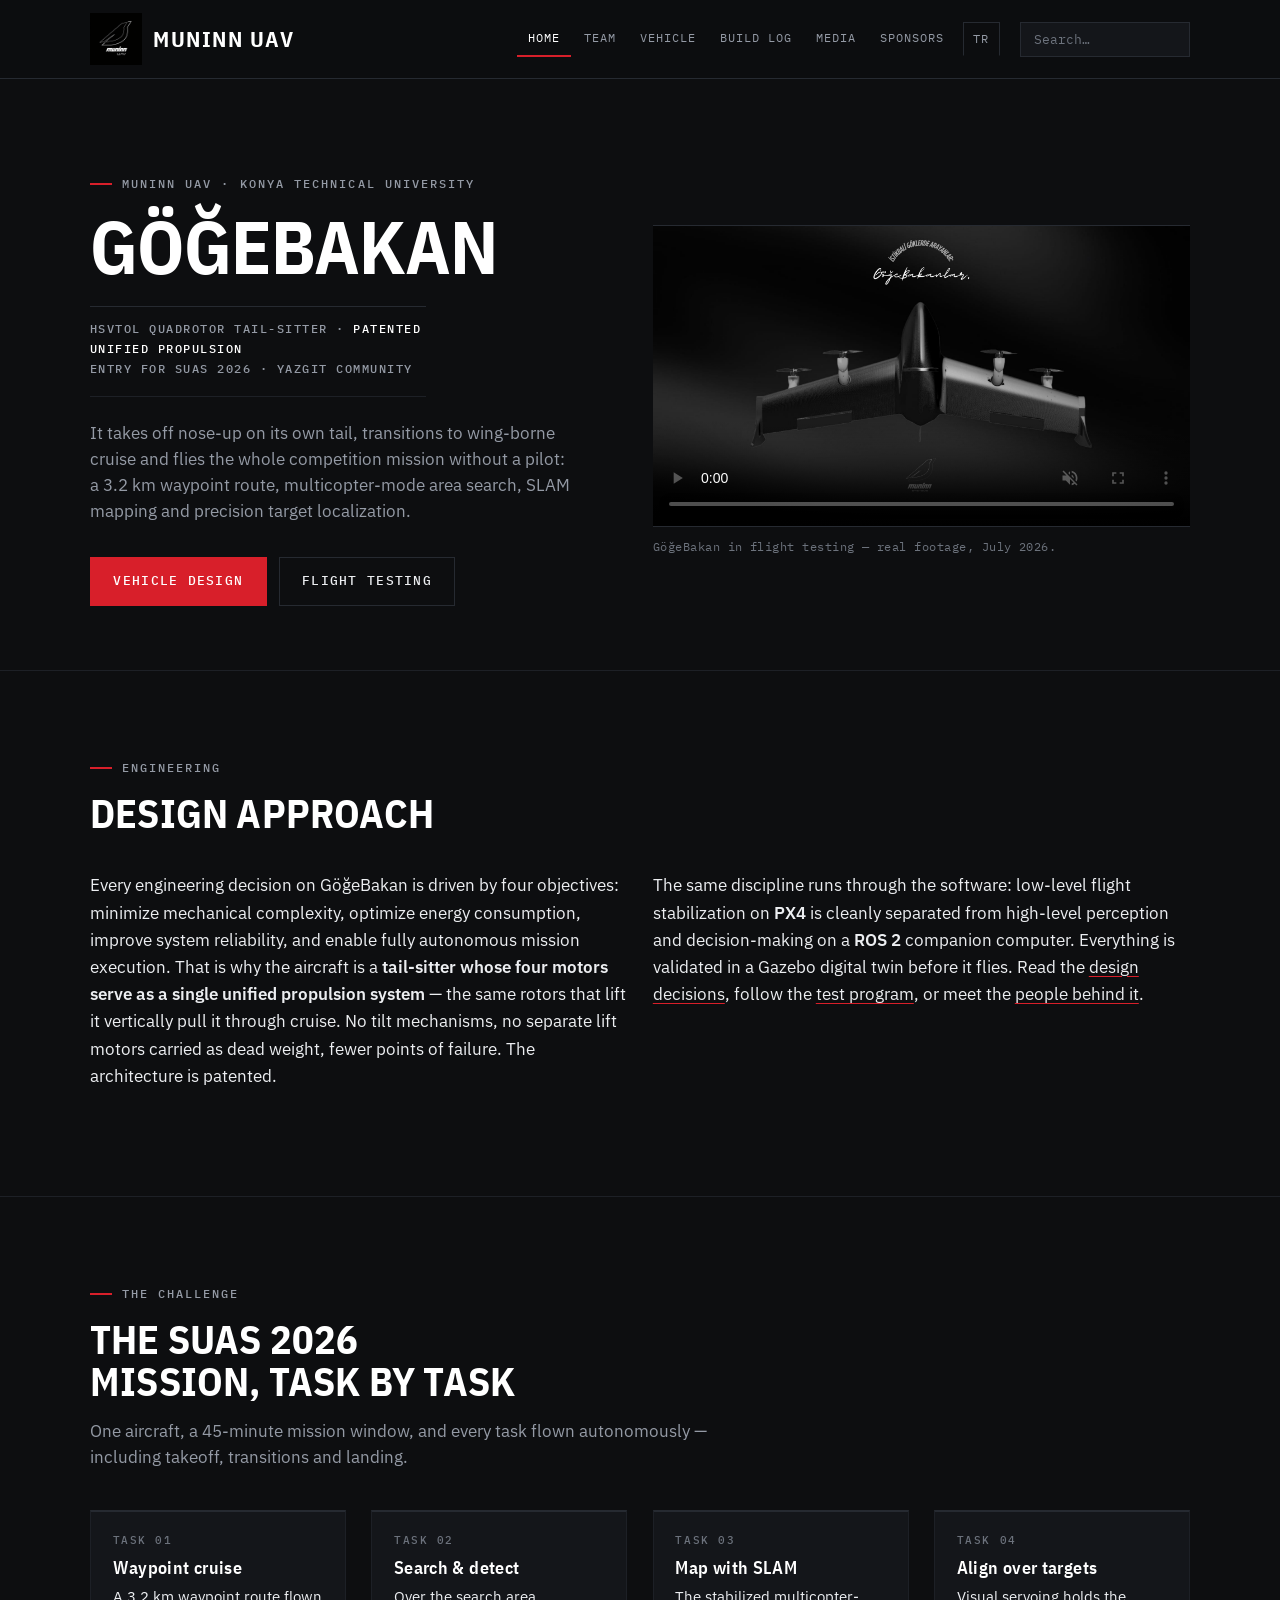
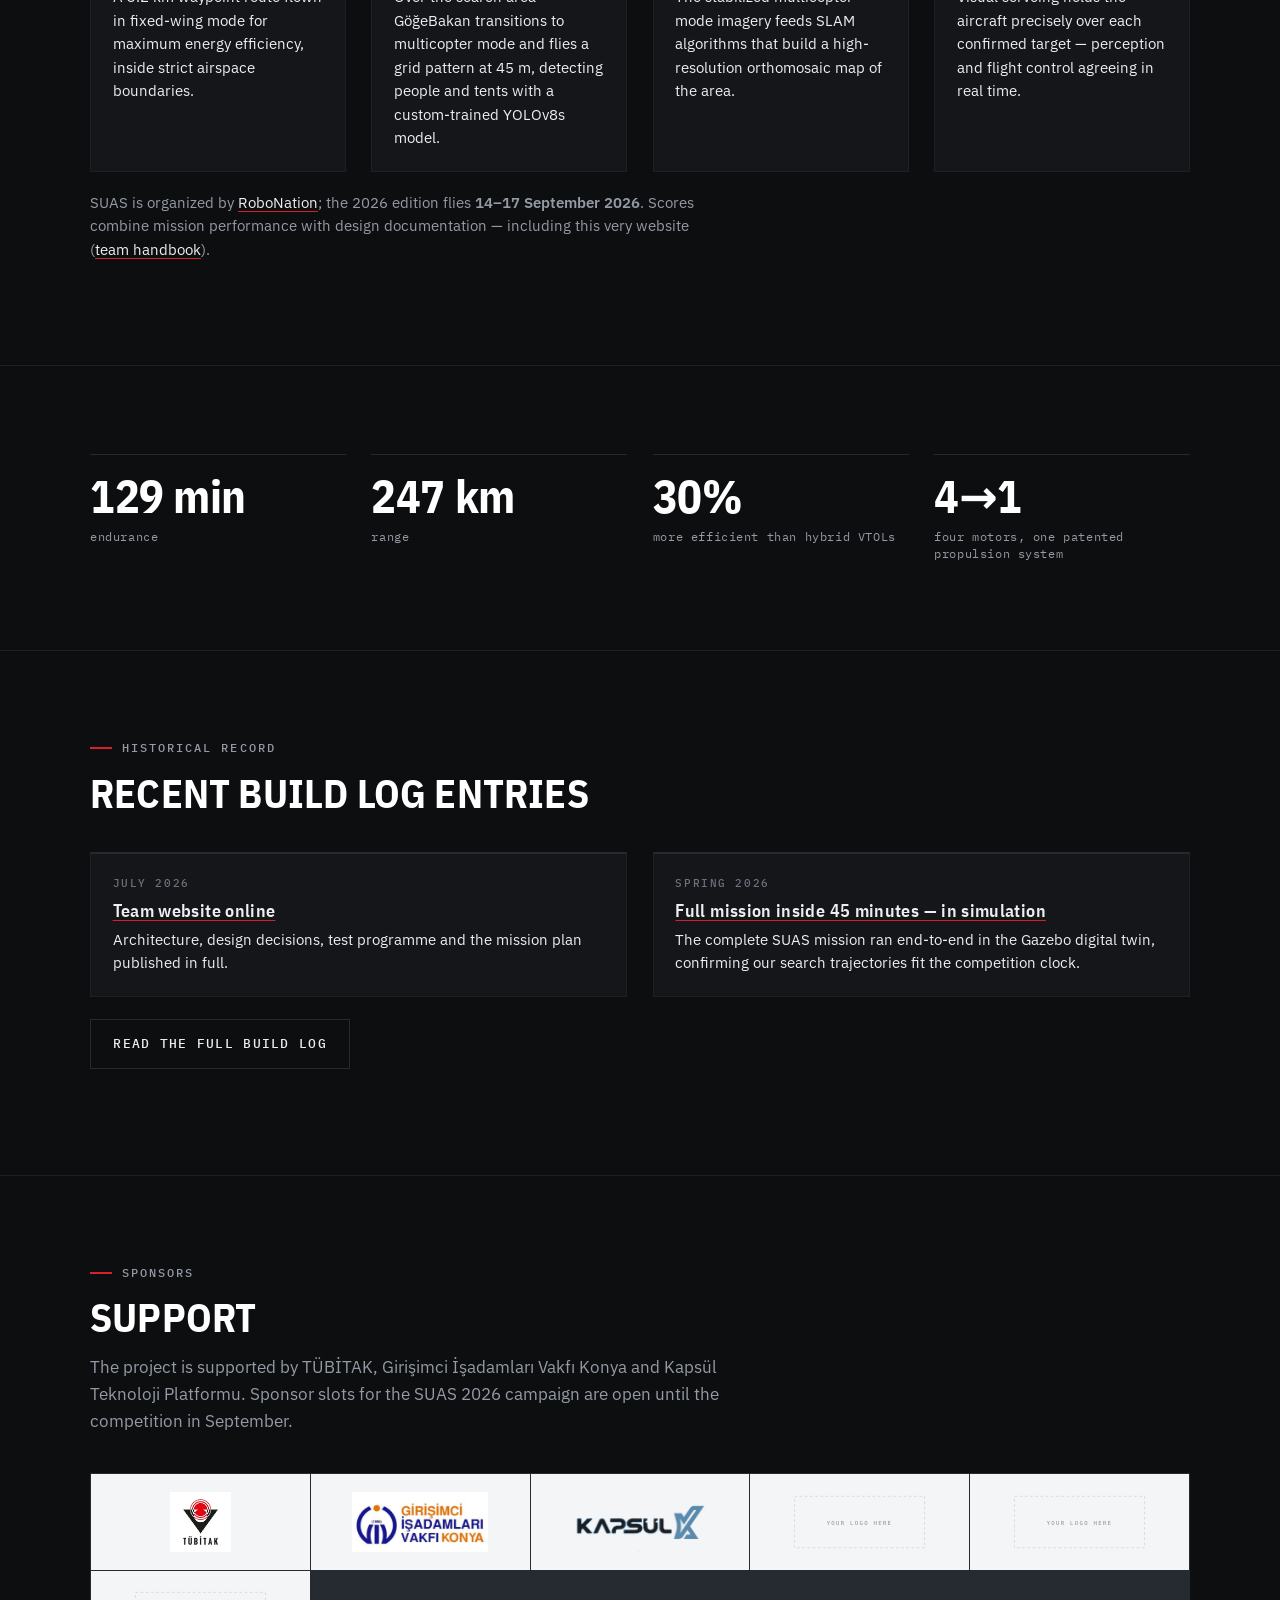
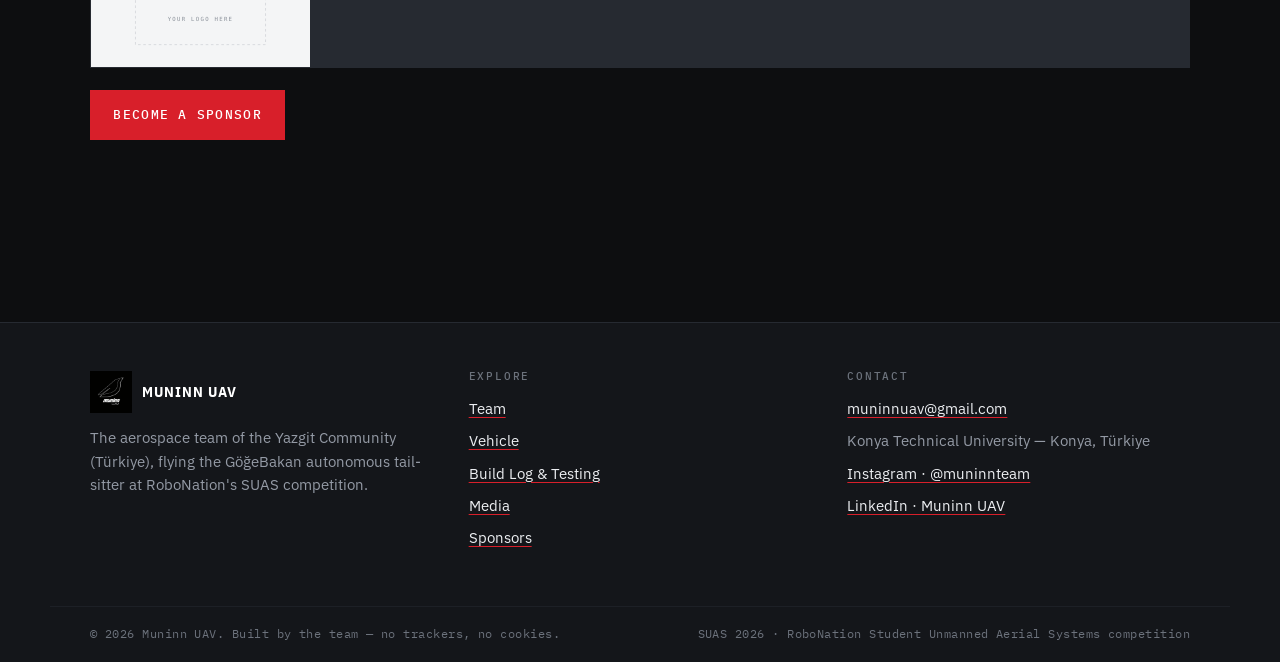
==== commit fe948aaf: "Refresh team photos, add Berkay's portrait, add 2 new sponsors Photos (face-cropped, 320x320): - Mus" ====
--- a/index.html
+++ b/index.html
@@ -183,11 +183,14 @@
       <div class="section-head">
         <p class="kicker">Sponsors</p>
         <h2 id="sponsors-strip-h">Support</h2>
-        <p class="lede">The project is supported by TÜBİTAK. Sponsor slots for the SUAS 2026
-        campaign are open until the competition in September.</p>
+        <p class="lede">The project is supported by TÜBİTAK, Girişimci İşadamları Vakfı Konya
+        and Kapsül Teknoloji Platformu. Sponsor slots for the SUAS 2026 campaign are open until
+        the competition in September.</p>
       </div>
       <div class="logo-row">
         <img src="assets/img/unnamed.jpg" width="320" height="140" alt="TÜBİTAK — project supporter">
+        <img src="assets/img/giv-vakfi.png" width="320" height="140" alt="Girişimci İşadamları Vakfı Konya — project supporter">
+        <img src="assets/img/kapsul-x.png" width="320" height="140" alt="Kapsül Teknoloji Platformu — project supporter">
         <img src="assets/img/sponsor-gold.svg" width="320" height="140" alt="Open sponsor slot">
         <img src="assets/img/sponsor-silver.svg" width="320" height="140" alt="Open sponsor slot">
         <img src="assets/img/sponsor-bronze.svg" width="320" height="140" alt="Open sponsor slot">
--- a/assets/css/style.css
+++ b/assets/css/style.css
@@ -122,7 +122,7 @@
   --mono: "Plex Mono", ui-monospace, SFMono-Regular, Menlo, Consolas, monospace;
 
   --measure: 68ch;
-  --header-h: 62px;
+  --header-h: 78px;
   --gutter: clamp(1.25rem, 4vw, 2.5rem);
   color-scheme: dark;
 }
@@ -261,11 +261,11 @@
 .brand {
   display: flex; align-items: center; gap: 0.7rem;
   text-decoration: none; color: var(--strong);
-  font-family: var(--cond); font-weight: 700; font-size: 1.15rem;
-  letter-spacing: 0.06em; text-transform: uppercase;
+  font-family: var(--cond); font-weight: 700; font-size: 1.35rem;
+  letter-spacing: 0.07em; text-transform: uppercase;
   margin-right: auto; white-space: nowrap;
 }
-.brand img { width: 34px; height: 34px; object-fit: cover; }
+.brand img { width: 52px; height: 52px; object-fit: cover; }
 
 .nav-toggle {
   display: none;
@@ -412,7 +412,21 @@
 }
 
 /* Roster entries */
-.member-card { padding: 1.1rem 1.2rem; }
+#members .grid, #advisor .grid { grid-template-columns: repeat(auto-fit, minmax(330px, 1fr)); }
+.member-card {
+  display: grid; grid-template-columns: 84px minmax(0, 1fr);
+  gap: 1rem; align-items: start;
+  padding: 1.1rem 1.2rem;
+}
+.member-avatar {
+  width: 84px; height: 84px;
+  object-fit: cover; object-position: center top;
+  border: 1px solid var(--rule);
+  background: var(--raised);
+  display: flex; align-items: center; justify-content: center;
+  font-family: var(--cond); font-weight: 700; font-size: 1.35rem;
+  letter-spacing: 0.05em; color: var(--dim);
+}
 .member-card .member-name { display: block; font-family: var(--cond); font-weight: 700; font-size: 1.15rem; letter-spacing: 0.01em; color: var(--strong); }
 .member-card .member-role {
   display: block; margin-top: 0.3rem;
@@ -579,11 +593,11 @@
 .footer-grid p { font-size: 0.92rem; }
 .footer-brand {
   display: flex; align-items: center; gap: 0.6rem;
-  font-family: var(--cond); font-weight: 700; font-size: 1.05rem;
-  letter-spacing: 0.06em; text-transform: uppercase; color: var(--strong);
-  margin-bottom: 0.7rem;
-}
-.footer-brand img { width: 28px; height: 28px; object-fit: cover; }
+  font-family: var(--cond); font-weight: 700; font-size: 1.2rem;
+  letter-spacing: 0.07em; text-transform: uppercase; color: var(--strong);
+  margin-bottom: 0.8rem;
+}
+.footer-brand img { width: 42px; height: 42px; object-fit: cover; }
 .footer-note {
   border-top: 1px solid var(--rule-soft);
   padding: 1.15rem var(--gutter);
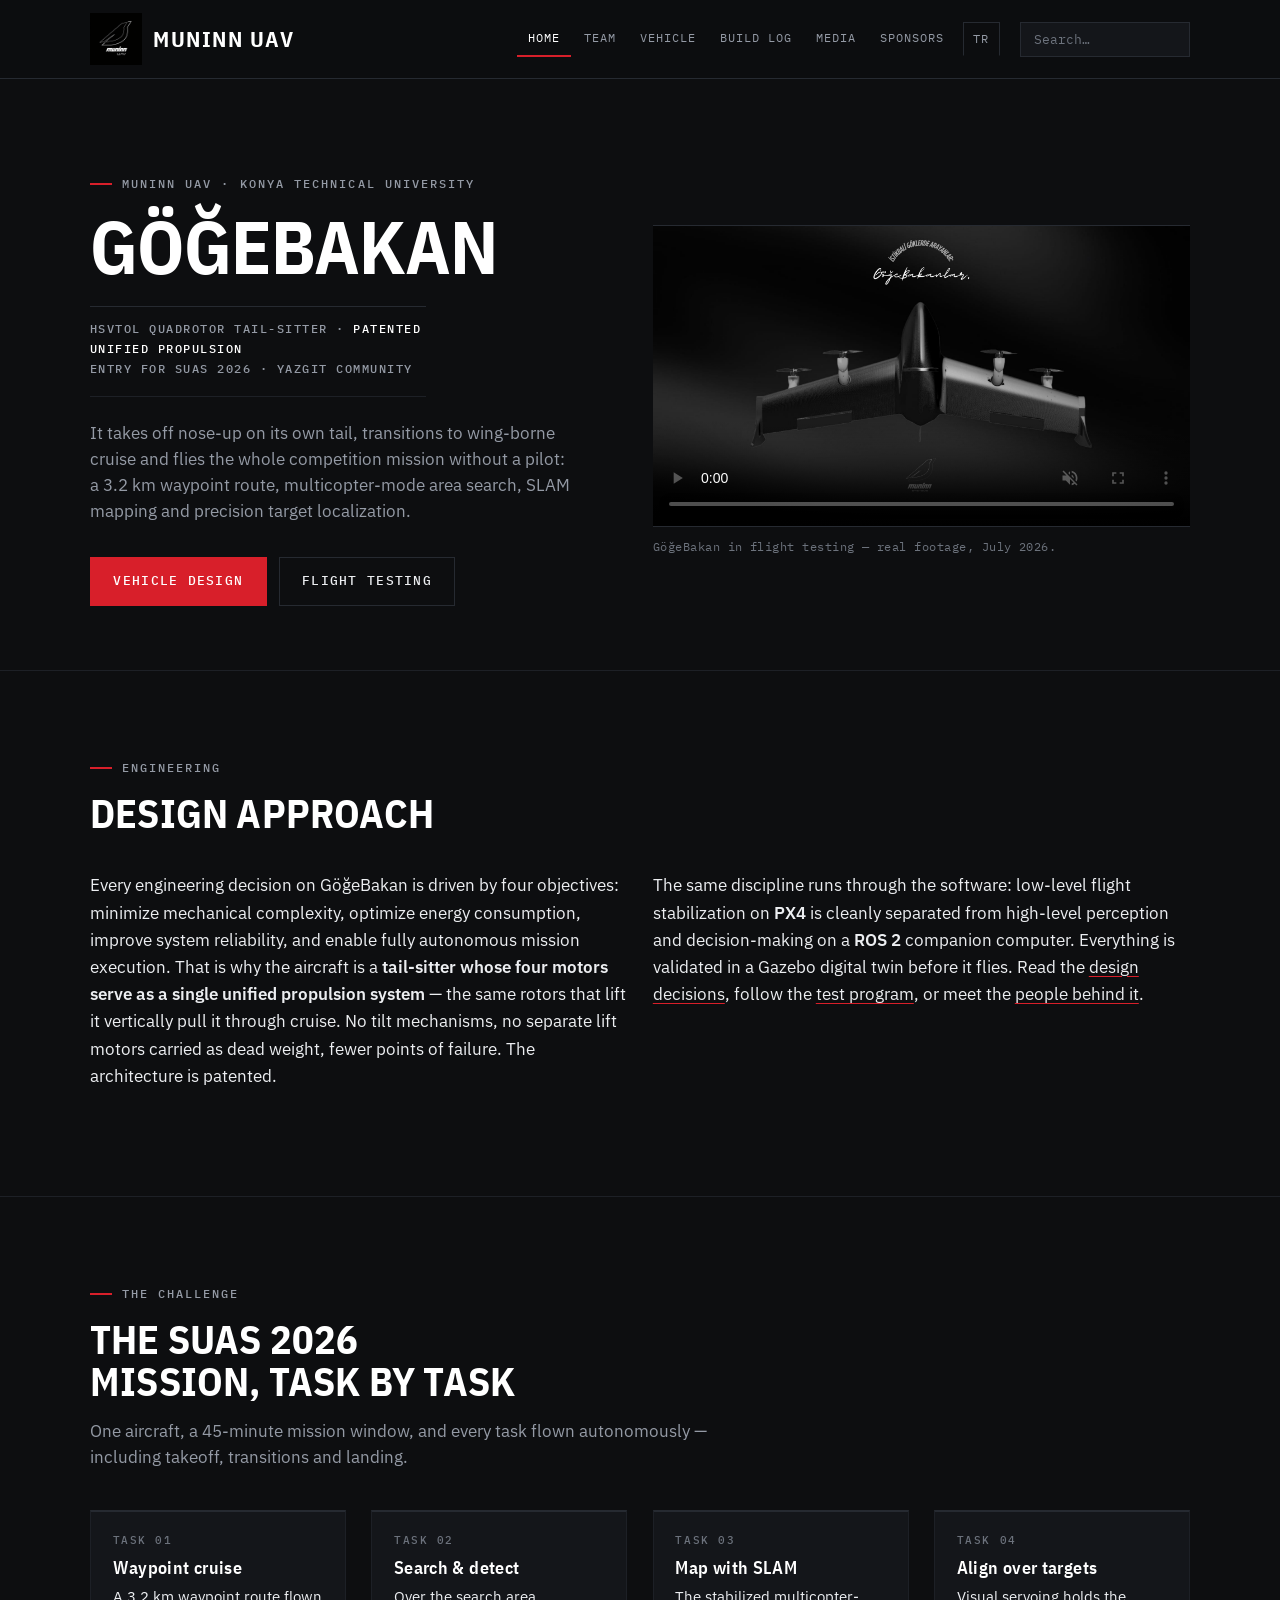
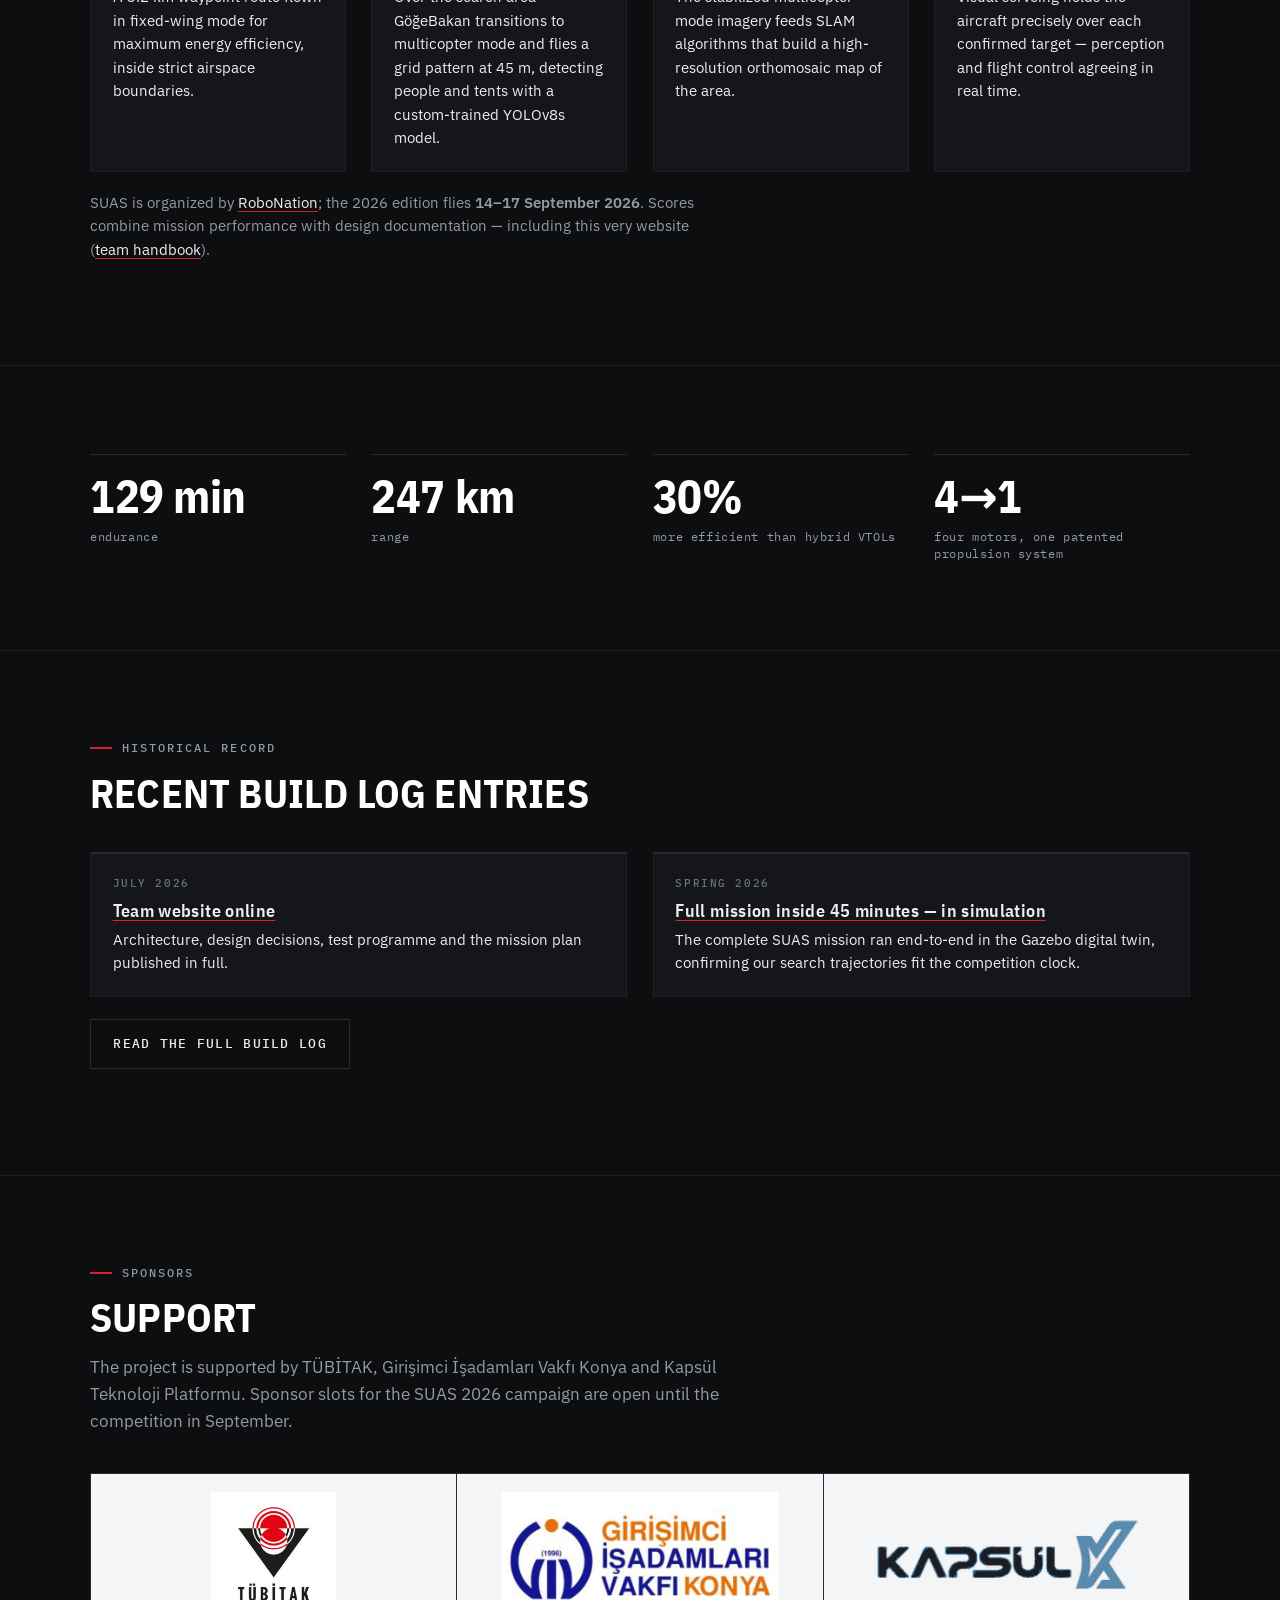
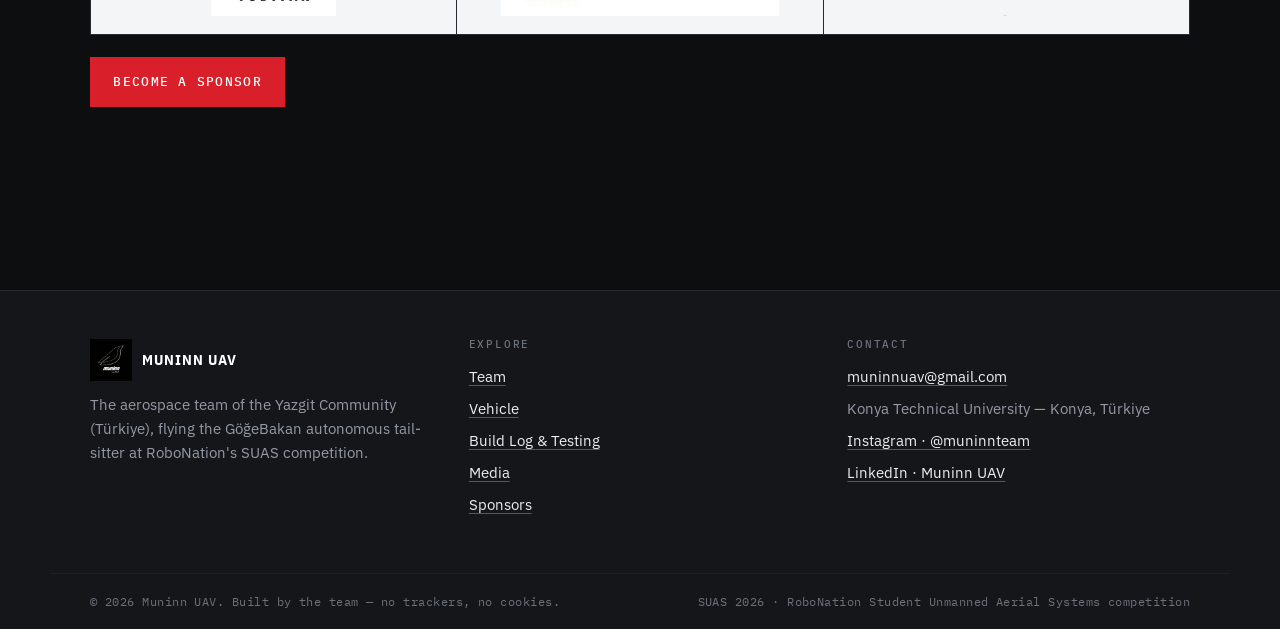
==== commit dc05c560: "Remove empty sponsor slots, recrop Betul's photo to exclude her hand - Dropped the 3 placeholder 'YO" ====
--- a/index.html
+++ b/index.html
@@ -191,9 +191,6 @@
         <img src="assets/img/unnamed.jpg" width="320" height="140" alt="TÜBİTAK — project supporter">
         <img src="assets/img/giv-vakfi.png" width="320" height="140" alt="Girişimci İşadamları Vakfı Konya — project supporter">
         <img src="assets/img/kapsul-x.png" width="320" height="140" alt="Kapsül Teknoloji Platformu — project supporter">
-        <img src="assets/img/sponsor-gold.svg" width="320" height="140" alt="Open sponsor slot">
-        <img src="assets/img/sponsor-silver.svg" width="320" height="140" alt="Open sponsor slot">
-        <img src="assets/img/sponsor-bronze.svg" width="320" height="140" alt="Open sponsor slot">
       </div>
       <p style="margin-top:1.4rem"><a class="btn btn-primary" href="sponsors.html">Become a sponsor</a></p>
     </div>
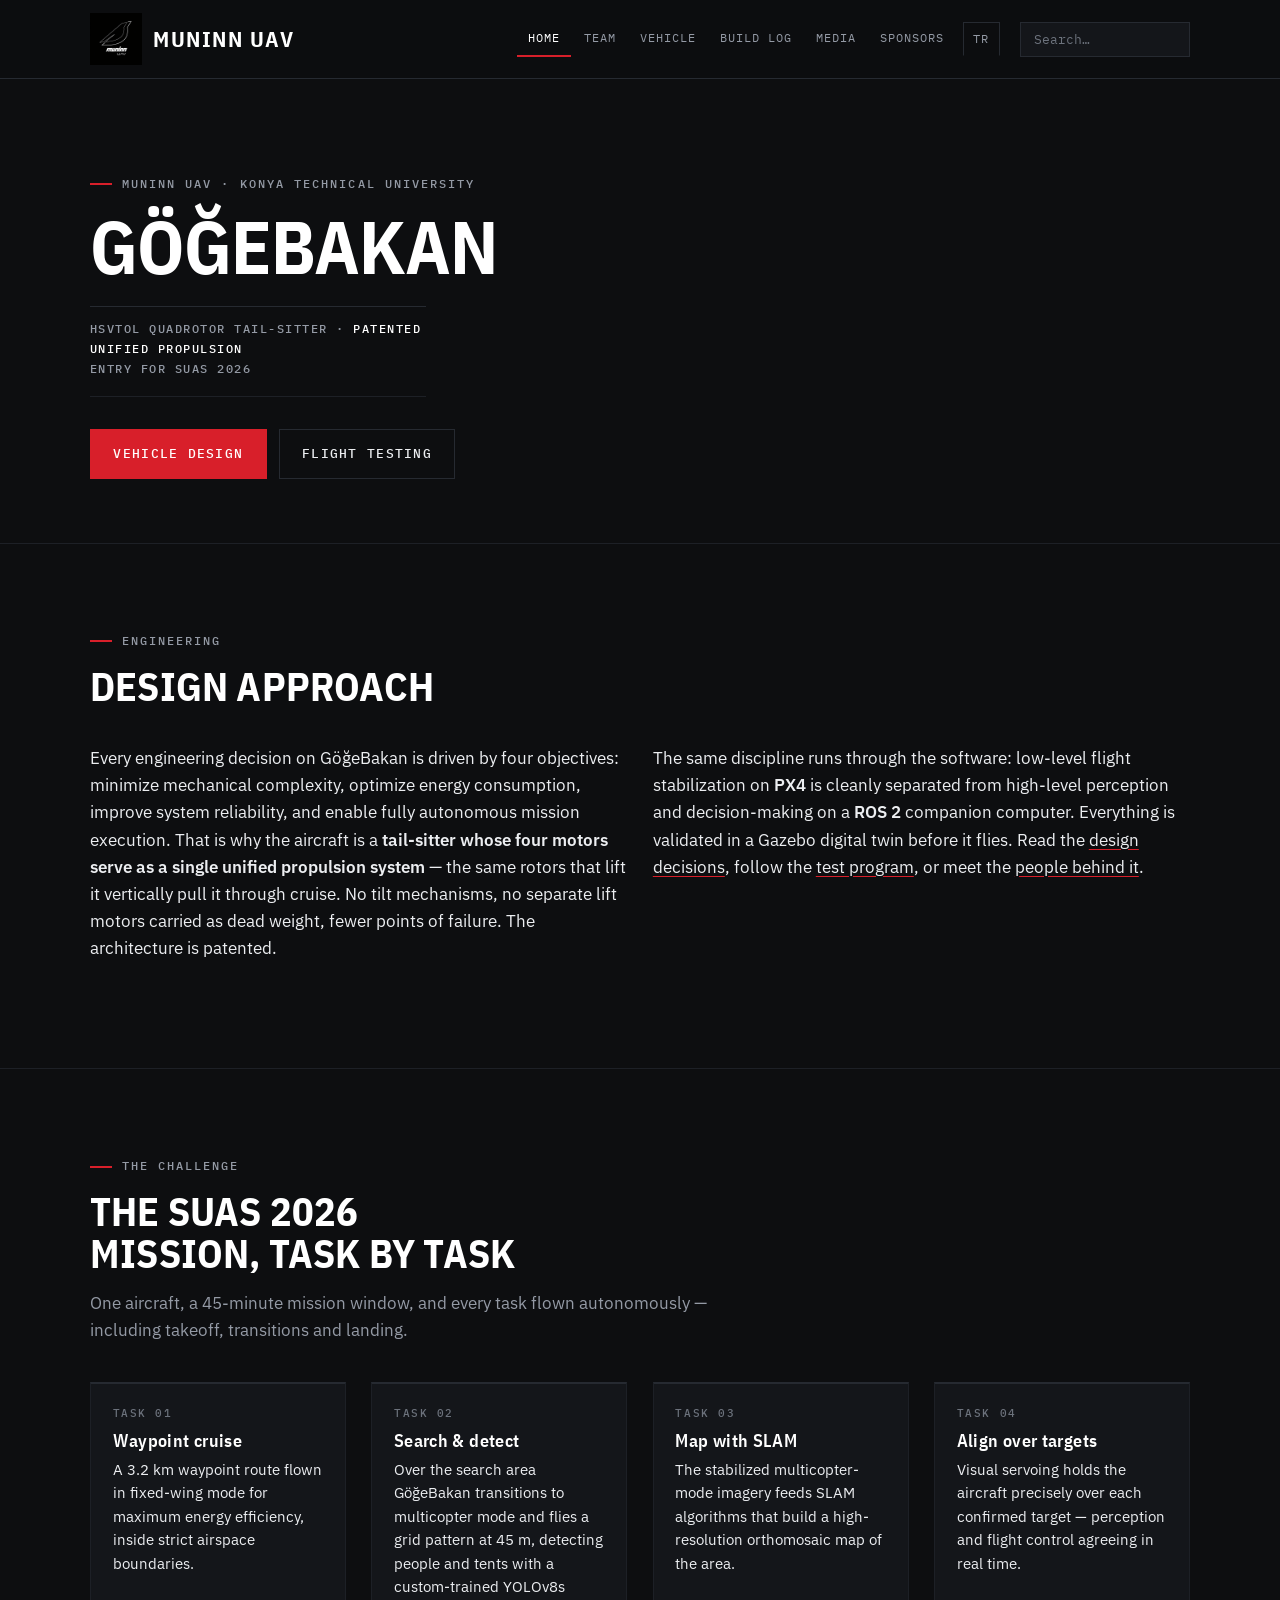
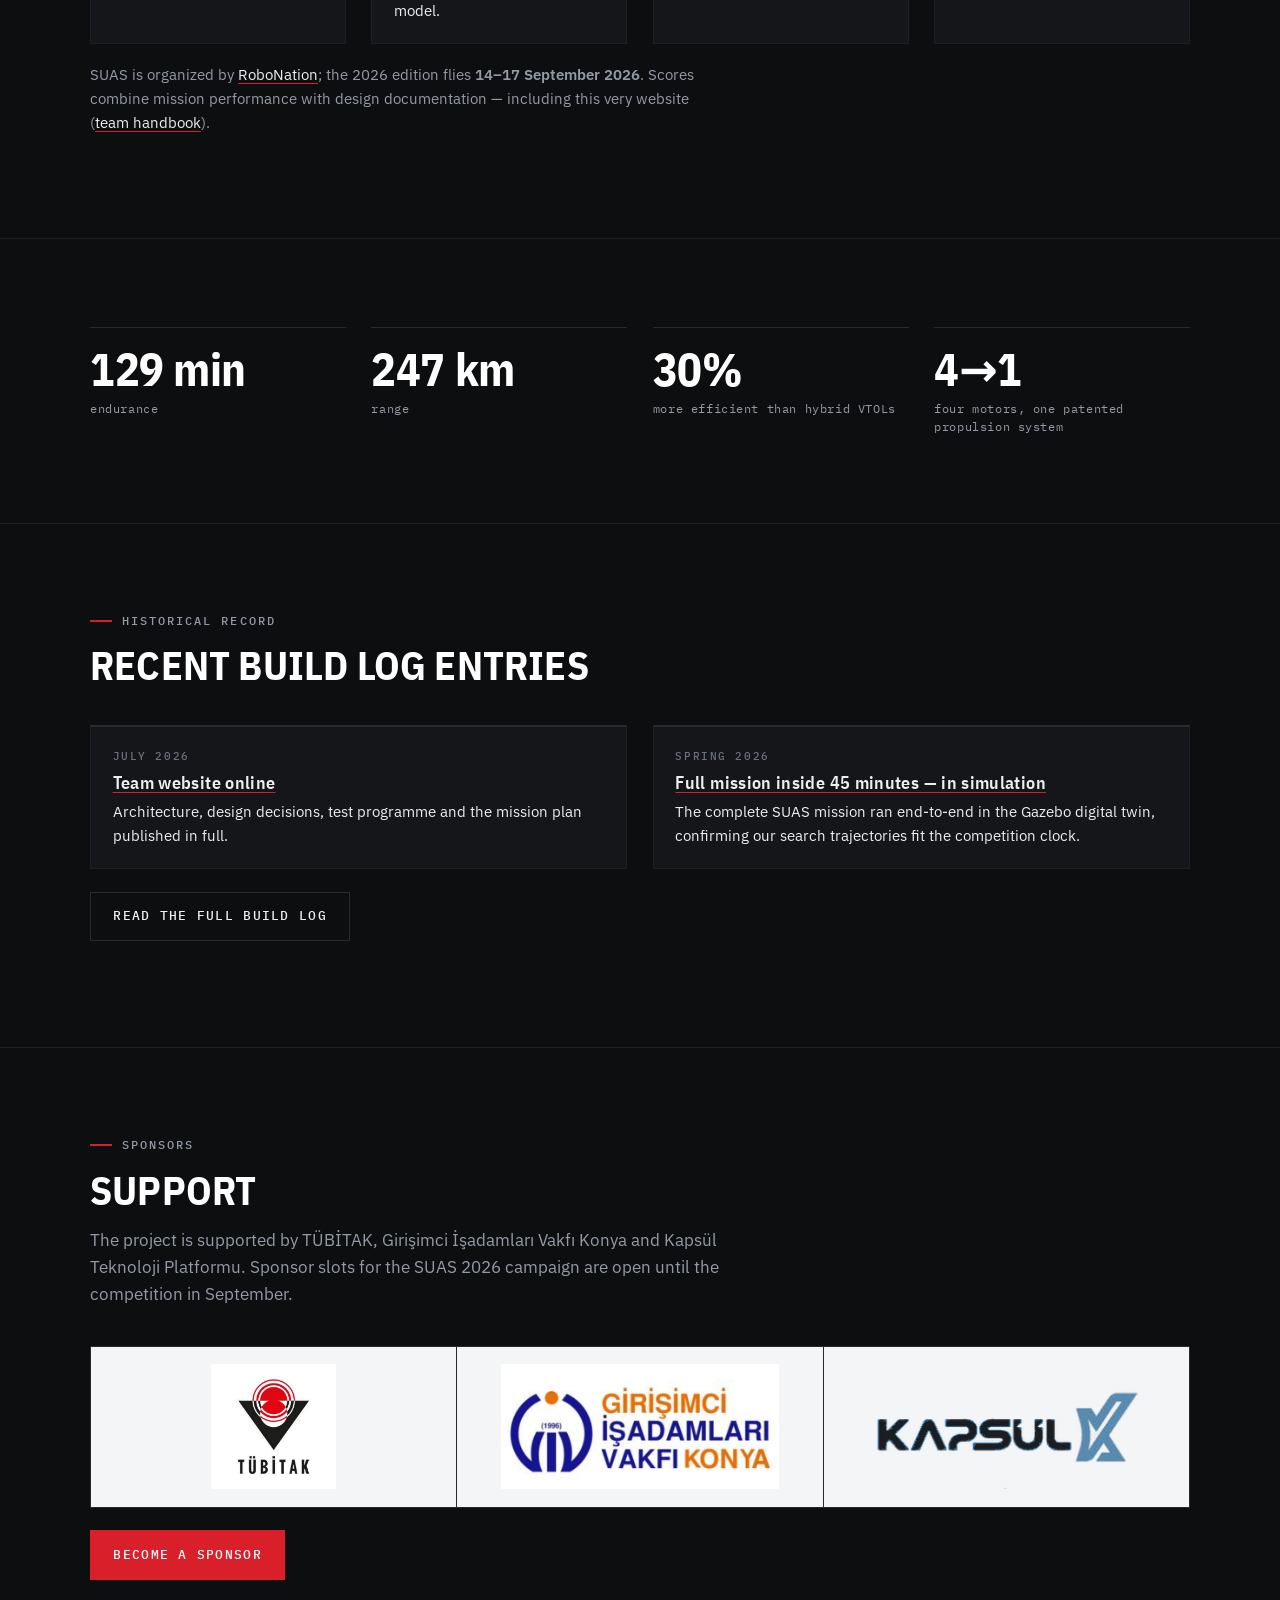
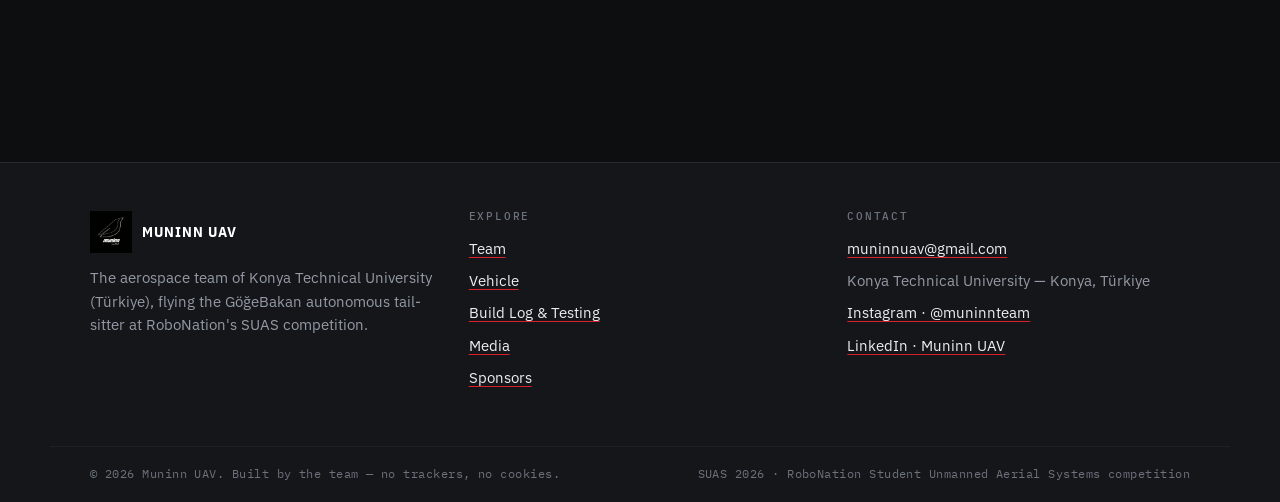
==== commit bd882764: "Simplify homepage hero, change footer institutional attribution Homepage (index.html, tr/index.html)" ====
--- a/index.html
+++ b/index.html
@@ -49,30 +49,15 @@
 <main id="main">
 
   <section class="hero">
-    <div class="container hero-grid">
-      <div>
-        <p class="kicker">Muninn UAV · Konya Technical University</p>
-        <h1>GöğeBakan</h1>
-        <p class="designation">HSVTOL quadrotor tail-sitter · <b>patented unified propulsion</b><br>
-        Entry for SUAS 2026 · Yazgit Community</p>
-        <p class="lede">It takes off nose-up on its own tail, transitions to wing-borne cruise and
-        flies the whole competition mission without a pilot: a 3.2 km waypoint route,
-        multicopter-mode area search, SLAM mapping and precision target localization.</p>
-        <div class="hero-actions">
-          <a class="btn btn-primary" href="vehicle.html">Vehicle design</a>
-          <a class="btn btn-ghost" href="journey.html">Flight testing</a>
-        </div>
-      </div>
-      <figure class="hero-art">
-        <video controls muted autoplay loop playsinline preload="metadata" width="920" height="540"
-               poster="assets/img/WhatsApp%20Image%202026-07-26%20at%2016.52.01%20(3).jpeg"
-               aria-label="Flight test footage of the GöğeBakan tail-sitter.">
-          <source src="assets/media/WhatsApp%20Video%202026-07-11%20at%2016.45.33.mp4" type="video/mp4">
-          <img src="assets/img/WhatsApp%20Image%202026-07-26%20at%2016.52.01%20(3).jpeg" width="1920" height="1080"
-               alt="GöğeBakan: a carbon-fibre flying-wing tail-sitter with four propulsion motors on the leading edge, wingtip fins and a central sensor pod.">
-        </video>
-        <figcaption class="small muted">GöğeBakan in flight testing — real footage, July 2026.</figcaption>
-      </figure>
+    <div class="container">
+      <p class="kicker">Muninn UAV · Konya Technical University</p>
+      <h1>GöğeBakan</h1>
+      <p class="designation">HSVTOL quadrotor tail-sitter · <b>patented unified propulsion</b><br>
+      Entry for SUAS 2026</p>
+      <div class="hero-actions">
+        <a class="btn btn-primary" href="vehicle.html">Vehicle design</a>
+        <a class="btn btn-ghost" href="journey.html">Flight testing</a>
+      </div>
     </div>
   </section>
 
@@ -202,7 +187,7 @@
   <div class="container footer-grid">
     <div>
       <p class="footer-brand"><img src="assets/img/WhatsApp%20Image%202026-07-10%20at%2011.17.12.jpeg" alt="" width="30" height="30"> Muninn UAV</p>
-      <p class="muted small">The aerospace team of the Yazgit Community (Türkiye), flying the
+      <p class="muted small">The aerospace team of Konya Technical University (Türkiye), flying the
       GöğeBakan autonomous tail-sitter at RoboNation's SUAS competition.</p>
     </div>
     <nav aria-label="Footer">
--- a/assets/css/style.css
+++ b/assets/css/style.css
@@ -333,14 +333,7 @@
 
 /* ---------- Hero ---------- */
 .hero { padding: clamp(3rem, 8vw, 6rem) 0 clamp(2.5rem, 5vw, 4rem); }
-
-.hero-grid {
-  display: grid; gap: clamp(2rem, 4vw, 3.5rem);
-  grid-template-columns: minmax(0, 1fr) minmax(0, 1.05fr);
-  align-items: center;
-}
 .hero h1 { margin-bottom: 0.28em; }
-.hero .lede { font-size: 1.06rem; max-width: 48ch; }
 
 /* Aircraft designation line — reads like the data plate on the airframe */
 .designation {
@@ -609,8 +602,6 @@
 
 /* ---------- Responsive ---------- */
 @media (max-width: 980px) {
-  .hero-grid { grid-template-columns: 1fr; }
-
   .nav-toggle { display: inline-flex; }
 
   .site-nav {
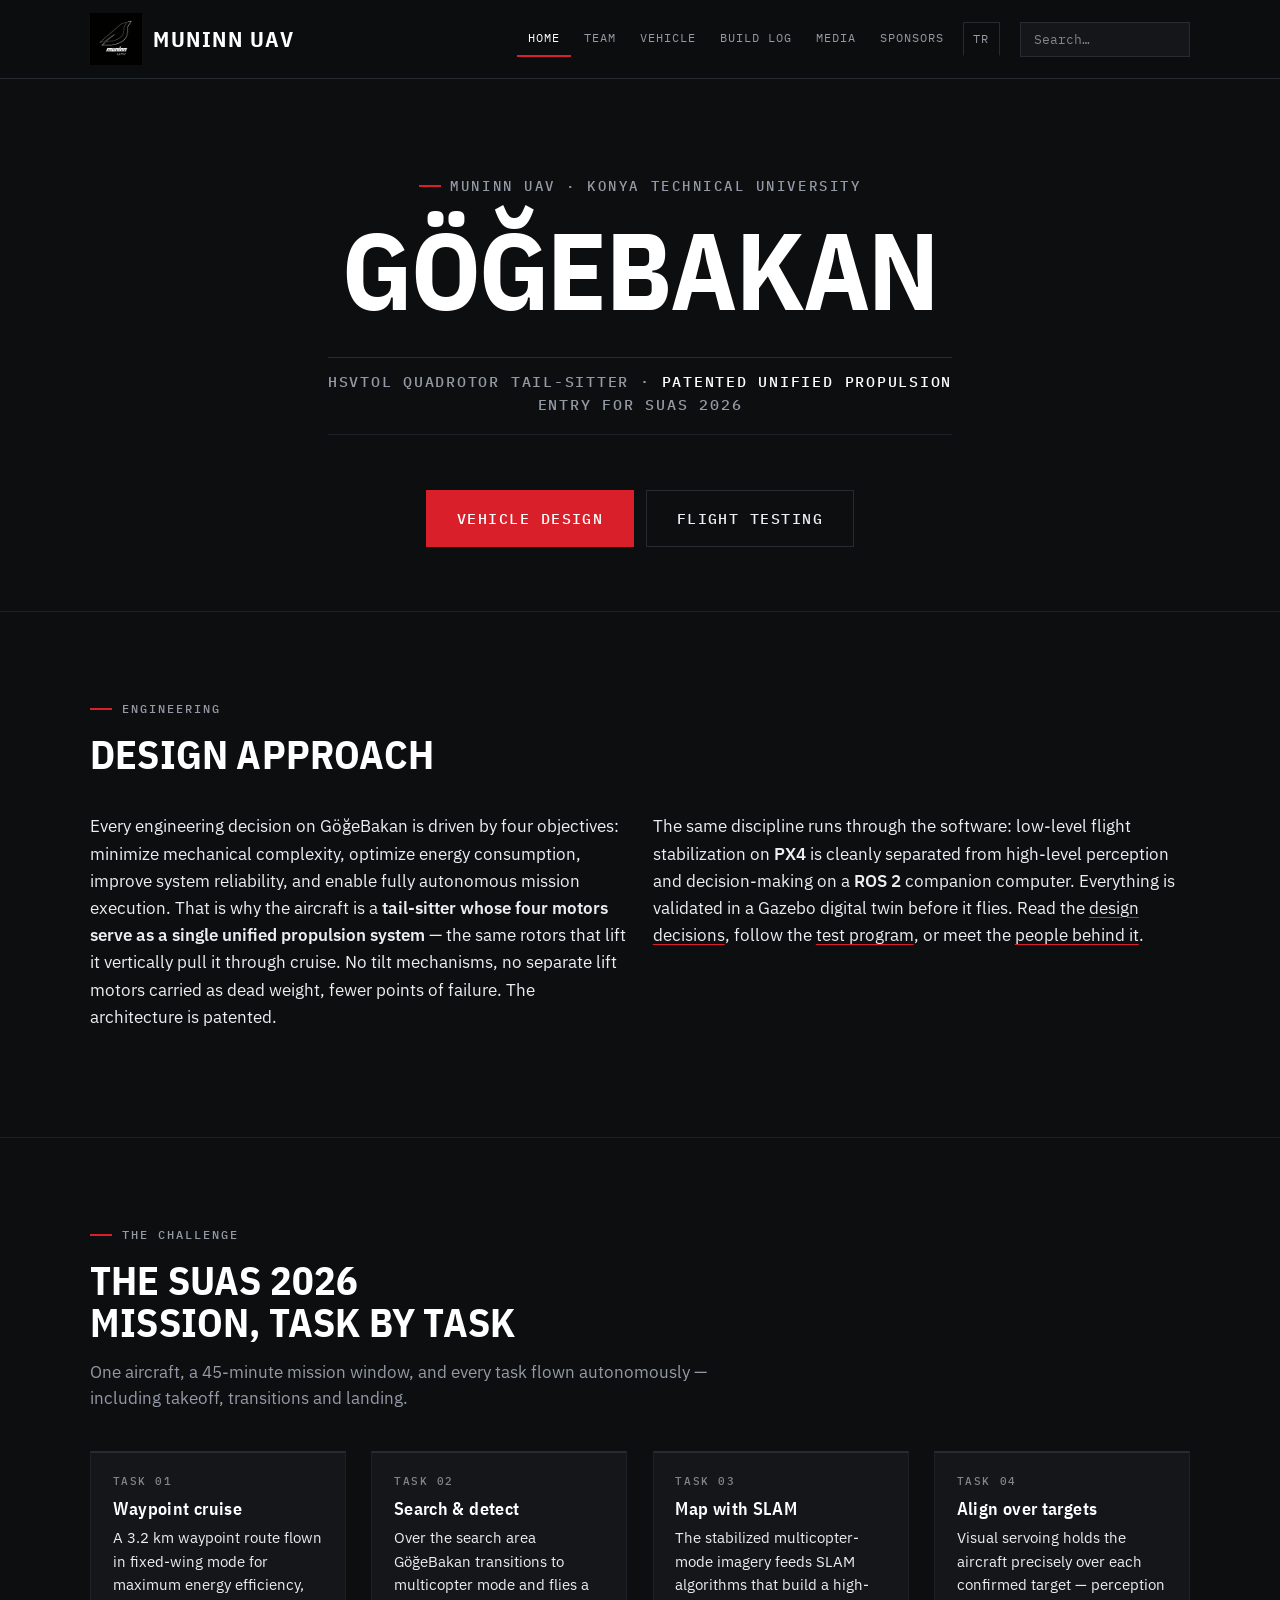
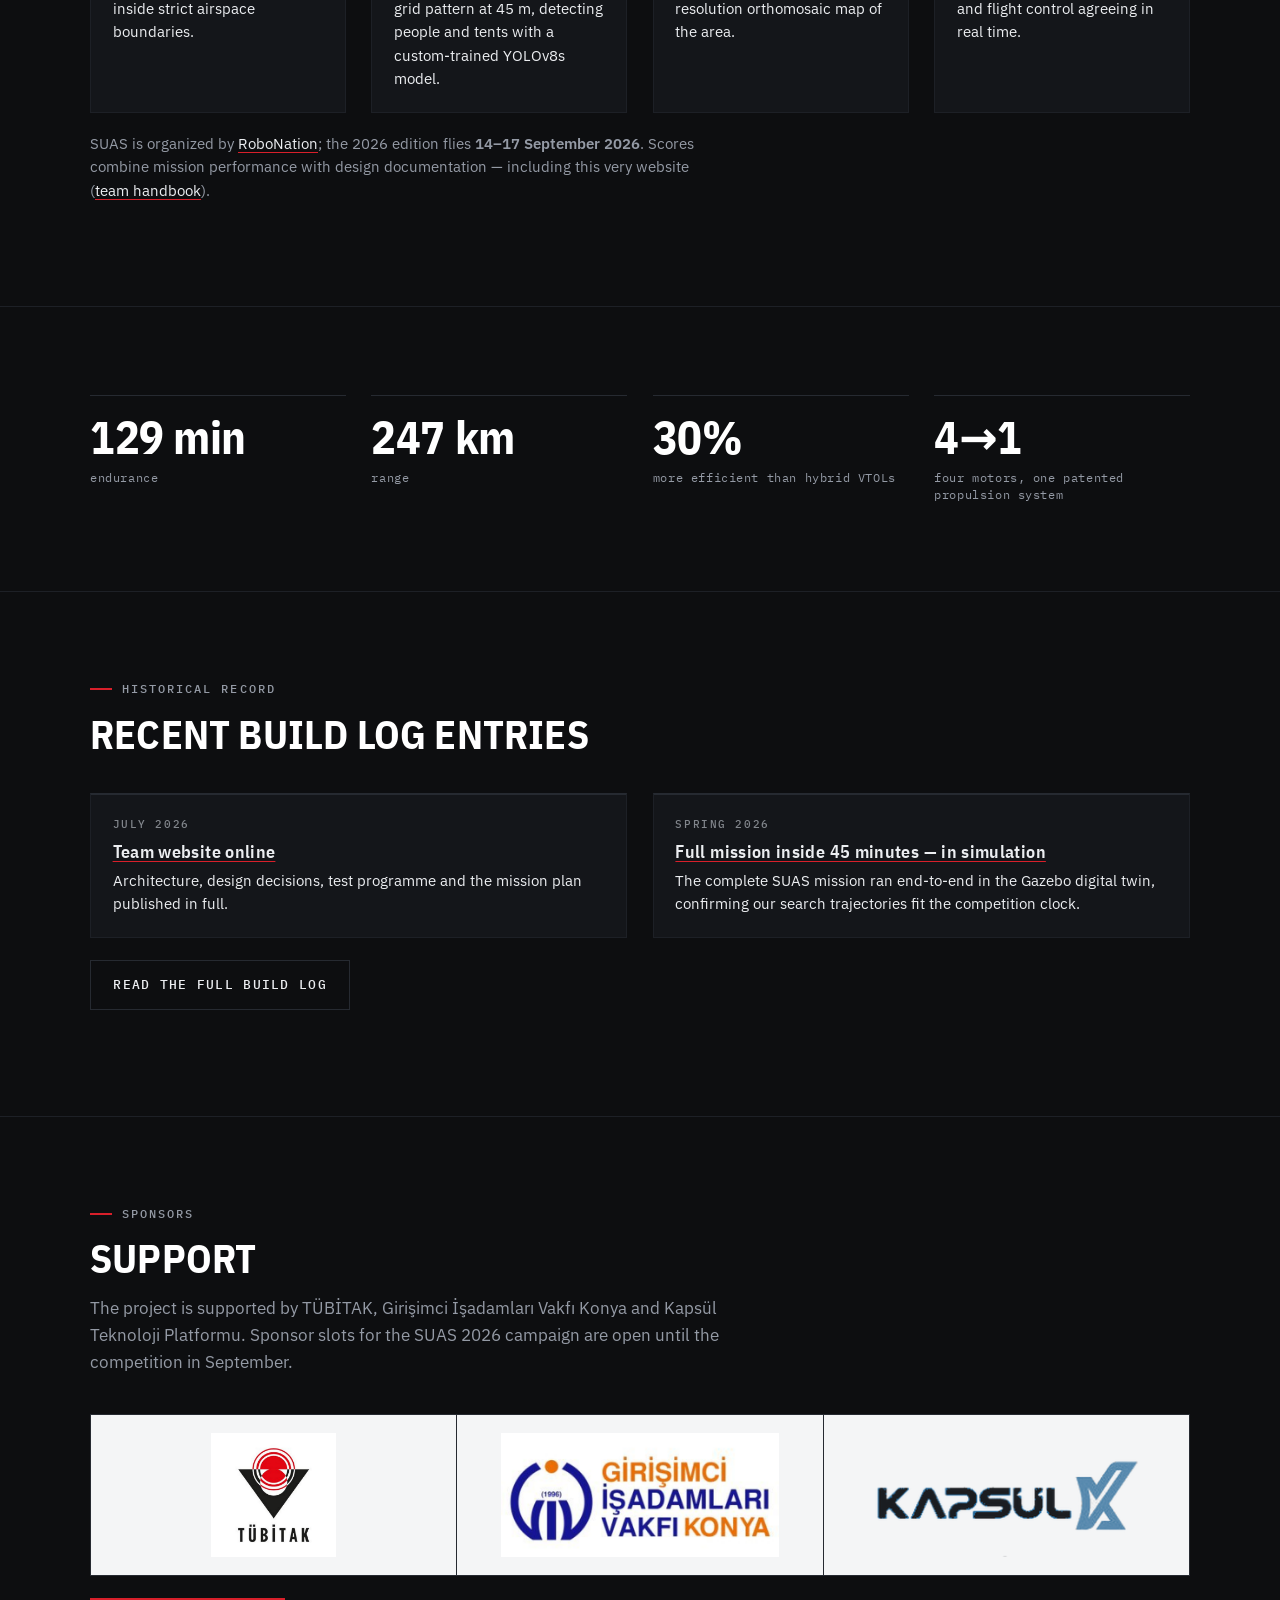
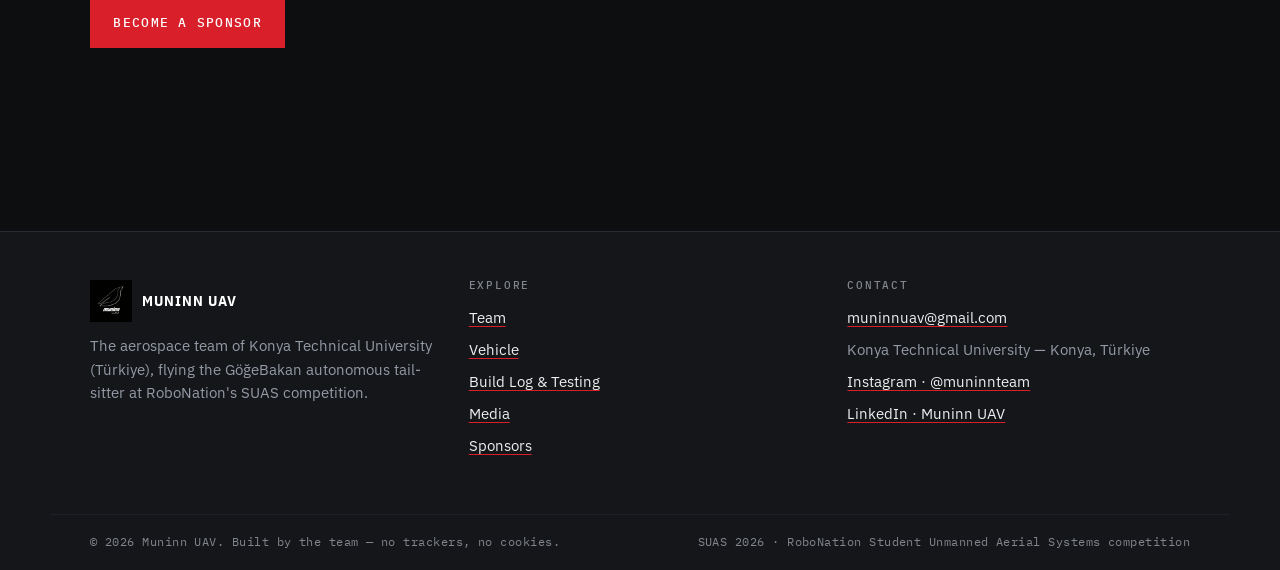
==== commit 0509c1ac: "Add Open Graph tags so link previews show 'Muninn UAV' as the site name Only 1 of 12 pages had any O" ====
--- a/index.html
+++ b/index.html
@@ -6,9 +6,15 @@
   <meta name="color-scheme" content="dark">
   <title>Muninn UAV — Yazgit Community · SUAS 2026</title>
   <meta name="description" content="Muninn UAV, the aerospace team of the Yazgit Community, designs and flies GöğeBakan — a high-speed VTOL tail-sitter executing the full SUAS 2026 mission autonomously: 3.2 km cruise, area search, SLAM mapping and precision target localization.">
+  <meta property="og:site_name" content="Muninn UAV">
   <meta property="og:title" content="Muninn UAV — Yazgit Community · SUAS 2026">
   <meta property="og:description" content="We design, build and fly GöğeBakan, an autonomous HSVTOL tail-sitter for the SUAS competition.">
   <meta property="og:type" content="website">
+  <meta property="og:url" content="https://betul-soyer.github.io/muninn-uav-website/">
+  <meta property="og:image" content="https://betul-soyer.github.io/muninn-uav-website/assets/img/WhatsApp%20Image%202026-07-10%20at%2011.17.12.jpeg">
+  <meta property="og:image:width" content="1024">
+  <meta property="og:image:height" content="1024">
+  <meta property="og:locale" content="en_US">
   <link rel="icon" type="image/jpeg" href="assets/img/WhatsApp%20Image%202026-07-10%20at%2011.17.12.jpeg">
   <link rel="alternate" hreflang="tr" href="tr/index.html">
   <link rel="stylesheet" href="assets/css/style.css">
--- a/assets/css/style.css
+++ b/assets/css/style.css
@@ -112,7 +112,7 @@
   --text:     #eceef1;
   --strong:   #ffffff;
   --muted:    #949aa5;
-  --dim:      #6c727c;
+  --dim:      #82868c;
 
   --red:      #d81f2a;   /* the single accent — used like a warning stripe */
   --red-lift: #ff3d47;   /* hover / links only */
@@ -333,7 +333,11 @@
 
 /* ---------- Hero ---------- */
 .hero { padding: clamp(3rem, 8vw, 6rem) 0 clamp(2.5rem, 5vw, 4rem); }
-.hero h1 { margin-bottom: 0.28em; }
+.hero .container { display: flex; flex-direction: column; align-items: center; text-align: center; }
+.hero h1 { margin-bottom: 0.28em; font-size: clamp(3.4rem, 9vw, 6.8rem); }
+.hero .kicker { font-size: 0.88rem; }
+.hero .designation { max-width: 74ch; font-size: 0.92rem; }
+.hero .btn { font-size: 0.92rem; padding: 1rem 1.85rem; }
 
 /* Aircraft designation line — reads like the data plate on the airframe */
 .designation {
@@ -348,7 +352,7 @@
   max-width: 48ch;
 }
 .designation b { color: var(--strong); font-weight: 500; }
-.hero-actions { display: flex; flex-wrap: wrap; gap: 0.75rem; margin-top: 2rem; }
+.hero-actions { display: flex; flex-wrap: wrap; justify-content: center; gap: 0.75rem; margin-top: 2rem; }
 
 .hero-art { margin: 0; }
 .hero-art video, .hero-art img {
@@ -535,8 +539,6 @@
 }
 .lb-btn:hover { background: var(--red); border-color: var(--red); color: #fff; }
 .lb-close { position: absolute; top: 1rem; right: 1rem; font-size: 1.05rem; }
-
-.video-embed { width: 100%; aspect-ratio: 16 / 9; object-fit: contain; background: #000; border: 1px solid var(--rule-soft); }
 
 /* ---------- Sponsor logos ---------- */
 /* Sponsor wall: identical light plates, logos contained, never stretched */
